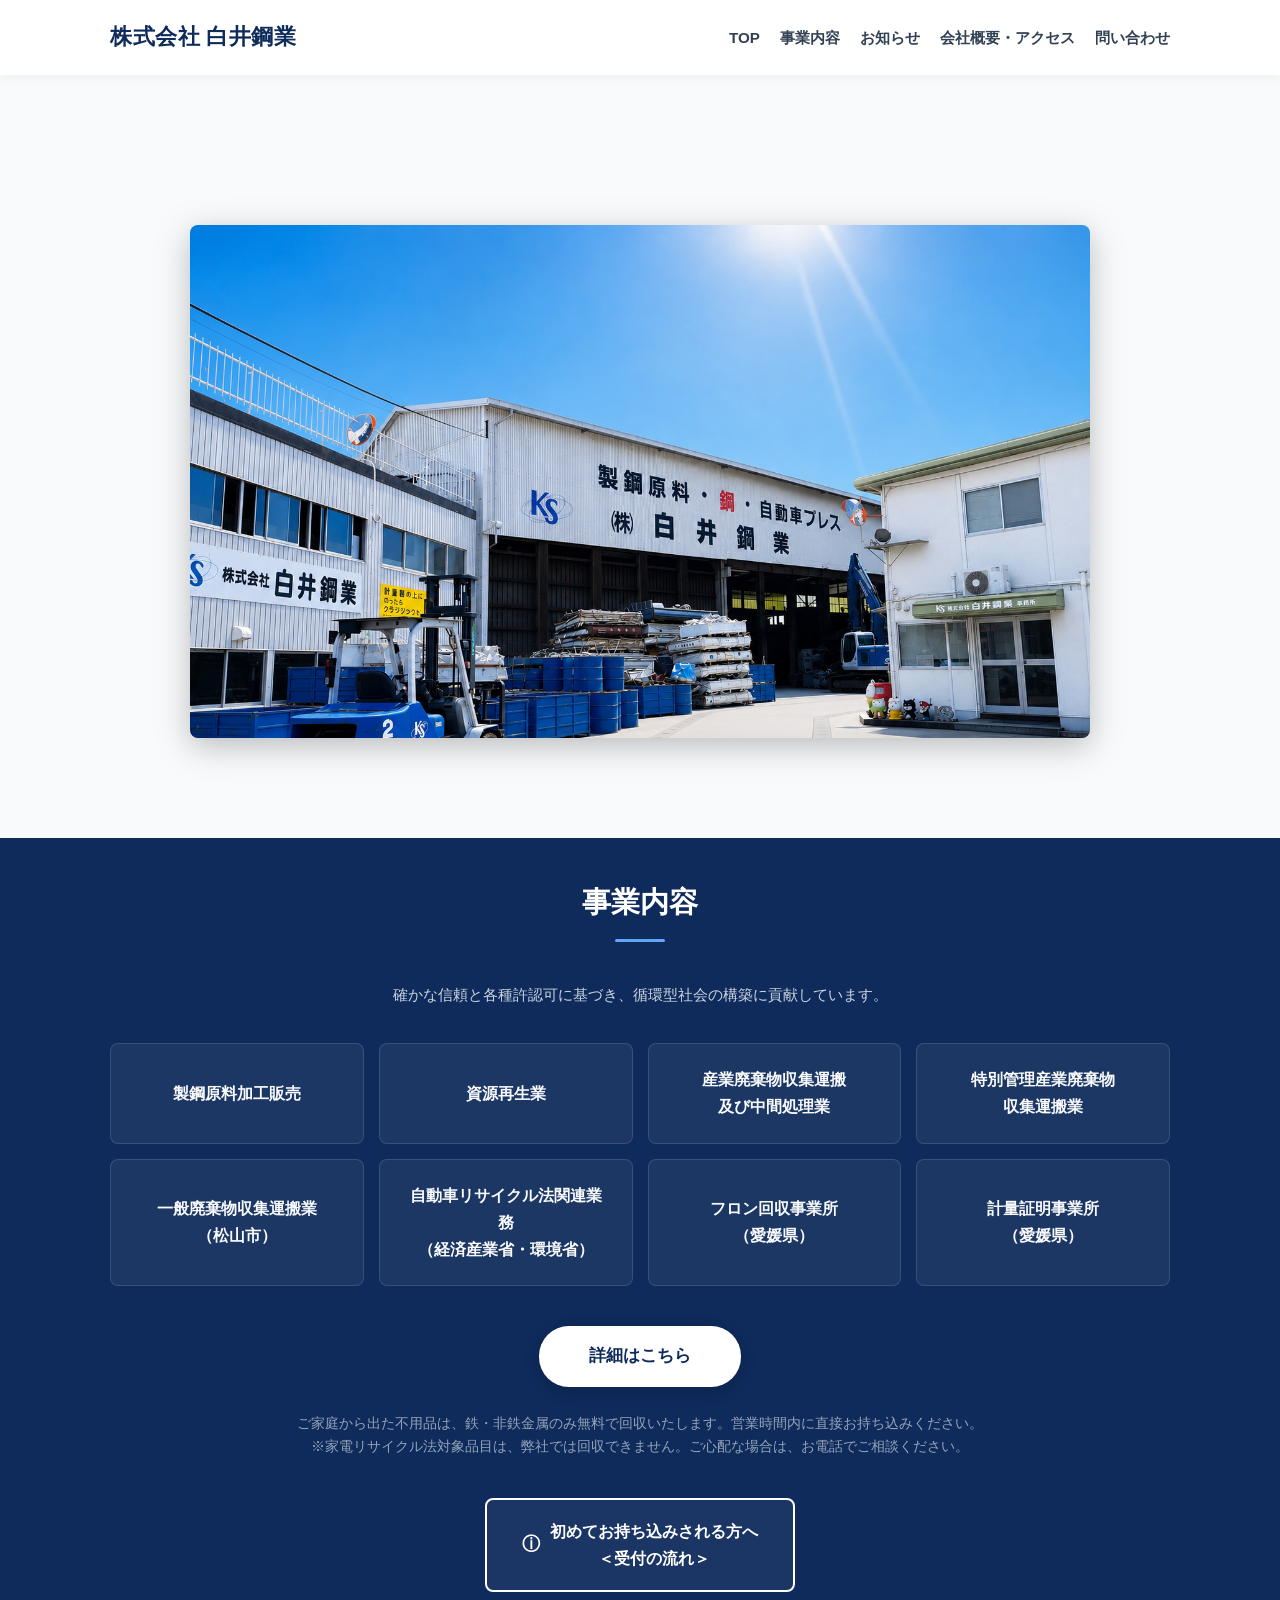
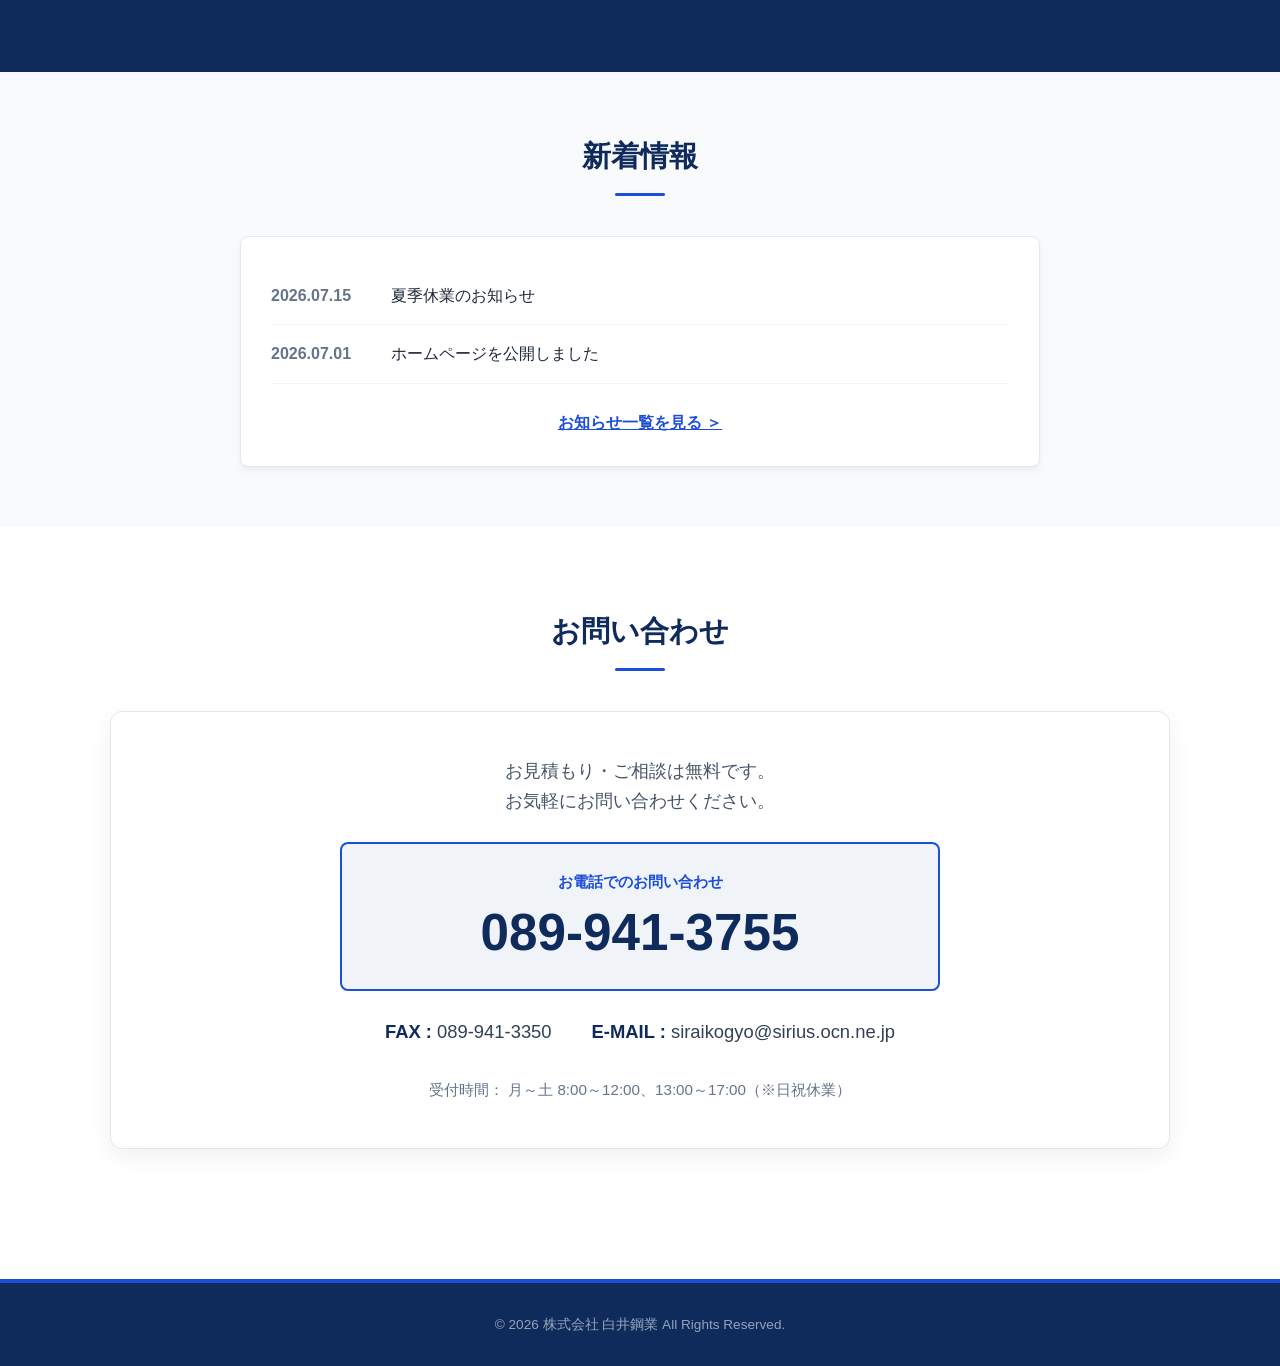
==== index.html @ 5667d25e "Add files via upload" ====
<!DOCTYPE html>
<html lang="ja">
<head>
    <meta charset="UTF-8">
    <meta name="viewport" content="width=device-width, initial-scale=1.0">
    <title>株式会社 白井鋼業</title>
    
    <!-- 検索結果に表示させる説明文 -->
    <meta name="description" content="愛媛県松山市にある当社は産業廃棄物や金属スクラップの回収・買取・適正処理を行っております。確かな信頼と各種許認可に基づき、循環型社会の構築に貢献しています。製鋼原料加工販売、資源再生業、産業廃棄物収集運搬及び中間処理業。">
    
    <!-- 検索結果やSNSで表示させる画像（外観画像のファイル名を指定） -->
    <meta property="og:image" content="https://ks-shiraikogyo.com/gaikan.jpg">

    <link rel="stylesheet" href="style.css">
</head>
<body>

   <header>
    <div class="header-wrap">
        <div class="logo"><a href="index.html">株式会社 白井鋼業</a></div>
        
        <!-- スマホ用メニューボタン -->
        <button class="menu-btn" id="menuBtn">
            <span></span>
            <span></span>
            <span></span>
        </button>

        <nav>
            <ul class="nav-links" id="navLinks">
                <li><a href="index.html">TOP</a></li>
                <li><a href="#business">事業内容</a></li>
                <li><a href="news.html">お知らせ</a></li>
                <li><a href="about.html">会社概要・アクセス</a></li>
                <li><a href="#contact">問い合わせ</a></li>
            </ul>
        </nav>
    </div>
</header>

<section class="hero">
        <div class="hero-content container">
            <img src="gaikan.png" alt="株式会社白井鋼業 会社外観" class="fade-in-up">
            
            </div>
        </div>
    </section>

    <section id="business">
        <div class="container">
            <h2 class="section-title">事業内容</h2>
            <p style="text-align: center; margin-bottom: 35px; color: #cbd5e1; font-size: 0.95rem;">確かな信頼と各種許認可に基づき、循環型社会の構築に貢献しています。</p>
            
            <div class="business-card-grid">
                <div class="business-card">製鋼原料加工販売</div>
                <div class="business-card">資源再生業</div>
                <div class="business-card">産業廃棄物収集運搬<br>及び中間処理業</div>
                <div class="business-card">特別管理産業廃棄物<br>収集運搬業</div>
                <div class="business-card">一般廃棄物収集運搬業<br>（松山市）</div>
                <div class="business-card">自動車リサイクル法関連業務<br>（経済産業省・環境省）</div>
                <div class="business-card">フロン回収事業所<br>（愛媛県）</div>
                <div class="business-card">計量証明事業所<br>（愛媛県）</div>
            </div>

            <div class="business-btn-wrap">
                <a href="business.html" class="btn-business-detail">詳細はこちら</a>
            </div>

            <p class="individual-note">ご家庭から出た不用品は、鉄・非鉄金属のみ無料で回収いたします。営業時間内に直接お持ち込みください。<br>※家電リサイクル法対象品目は、弊社では回収できません。ご心配な場合は、お電話でご相談ください。</p>
            
<!-- 初めての方へ（追加部分） -->
            <div style="text-align: center; margin-top: 40px;">
                <div style="display: inline-block; padding: 18px 35px; border: 2px solid #ffffff; border-radius: 8px; background: rgba(255, 255, 255, 0.05);">
                    <a href="visit.html" style="color: #ffffff; text-decoration: none; display: flex; align-items: center; justify-content: center; gap: 10px; font-weight: bold; font-size: 1rem;">
                        <span style="font-size: 1.1rem;">ⓘ</span>
                        初めてお持ち込みされる方へ<br>＜受付の流れ＞</a>
                </div>
            </div>

        </div>
    </section>


 <!-- 新着情報セクション -->
<section id="news-section" style="background: #f8fafc; padding: 60px 0;">
    <div class="container">
        <h2 class="section-title">新着情報</h2>
        <div class="news-frame" style="background: #fff; border: 1px solid #e2e8f0; border-radius: 8px; padding: 30px; max-width: 800px; margin: 0 auto; box-shadow: 0 4px 6px rgba(0,0,0,0.05);">
            <ul class="news-list">
                <li style="padding: 15px 0; border-bottom: 1px solid #f1f5f9; display: flex; gap: 20px;">
                    <span style="color: #64748b; font-weight: bold; min-width: 100px;">2026.07.15</span>
                    <span style="color: var(--dark-color);">夏季休業のお知らせ</span>
                </li>
                <li style="padding: 15px 0; border-bottom: 1px solid #f1f5f9; display: flex; gap: 20px;">
                    <span style="color: #64748b; font-weight: bold; min-width: 100px;">2026.07.01</span>
                    <span style="color: var(--dark-color);">ホームページを公開しました</span>
                </li>
            </ul>
            <div style="text-align: center; margin-top: 25px;">
                <a href="news.html" style="color: var(--secondary-color); font-weight: bold; text-decoration: underline;">お知らせ一覧を見る ＞</a>
            </div>
        </div>
    </div>
</section>


    <section id="contact">
        <div class="container">
            <h2 class="section-title">お問い合わせ</h2>
            <div class="contact-box">
                <p style="font-size: 1.1rem; color: #475569; font-weight: 500;">お見積もり・ご相談は無料です。<br>お気軽にお問い合わせください。</p>
                
                <div class="tel-card">
                    <label>お電話でのお問い合わせ</label>
                    <div class="tel-number"><a href="tel:0899413755">089-941-3755</a></div>
                </div>

<!-- ==========================================
     PC用レイアウト（横並び・元通り）
     ========================================== -->
<div class="pc-contact-info">
    <div class="sub-contact-line">
        <span><strong>FAX :</strong> 089-941-3350</span>
        <span><strong>E-MAIL :</strong> <a href="mailto:siraikogyo@sirius.ocn.ne.jp">siraikogyo@sirius.ocn.ne.jp</a></span>
    </div>
    <p style="margin-top: 30px; color: #64748b; font-size: 0.95rem;">
        受付時間： 月～土 8:00～12:00、13:00～17:00（※日祝休業）
    </p>
</div>

<!-- ==========================================
     スマホ用レイアウト（コロン縦揃え・綺麗版）
     ========================================== -->
<div class="sp-contact-info">
    <div class="contact-info-table">
        <div class="info-row">
            <div class="info-label">FAX</div>
            <div class="info-colon">:</div>
            <div class="info-value">089-941-3350</div>
        </div>
        <div class="info-row">
            <div class="info-label">E-MAIL</div>
            <div class="info-colon">:</div>
            <div class="info-value"><a href="mailto:siraikogyo@sirius.ocn.ne.jp">siraikogyo@sirius.ocn.ne.jp</a></div>
        </div>
        <div class="info-row">
            <div class="info-label">受付時間</div>
            <div class="info-colon">:</div>
            <div class="info-value">
    <div class="hours-time-list">
        <div>08:00～12:00、13:00～17:00</div>
        <div> <span class="holiday">※日祝休業</span></div>
    </div>
                </div>
            </div>
        </div>
    </div>
</div>
    </section>

    <footer>
        <p>&copy; 2026 株式会社 白井鋼業 All Rights Reserved.</p>
    </footer>

    <script>
        const menuBtn = document.getElementById('menuBtn');
        const navLinks = document.getElementById('navLinks');
        menuBtn.addEventListener('click', () => {
            menuBtn.classList.toggle('active');
            navLinks.classList.toggle('active');
        });
    </script>
</body>
</html>
---- style.css ----
/* ==========================================
   株式会社 白井鋼業 共通＆メインCSS (style.css)
   ========================================== */

/* ベーススタイル */
html {
    scroll-behavior: smooth;
}
:root {
    --primary-color: #0f2b5c;   /* 軸となる「深いロイヤルブルー」 */
    --secondary-color: #1d4ed8; /* アクセントとなる鮮やかな青 */
    --accent-color: #60a5fa;    /* 暗い背景でもハッキリ見える明るい青 */
    --alert-color: #e11d48;     /* 注意書き用のハッキリした赤 */
    --dark-color: #1e293b;      /* 通常文字用の濃いグレー（ほぼ黒） */
    --light-color: #f0f4f8;     /* 薄い背景用の爽やかな淡いブルーグレー */
    --border-color: #e2e8f0;
}
* { 
    box-sizing: border-box; 
    margin: 0; 
    padding: 0; 
}
body { 
    font-family: 'Helvetica Neue', Arial, 'Hiragino Kaku Gothic ProN', Meiryo, sans-serif; 
    line-height: 1.7; 
    color: var(--dark-color); 
    background: #fff; 
    padding-top: 75px !important;
}
a { 
    text-decoration: none; 
    color: inherit; 
    transition: 0.2s; 
}
ul { 
    list-style: none; 
}
.container { 
    max-width: 1100px; 
    margin: 0 auto; 
    padding: 0 20px; 
}

/* セクションタイトル */
.section-title { 
    text-align: center !important; 
    margin-bottom: 40px; 
    font-size: 1.8rem; 
    font-weight: bold; 
    position: relative; 
    padding-bottom: 15px; 
    color: #0f2b5c; 
}
.section-title::after { 
    content: ''; 
    position: absolute; 
    bottom: 0; 
    left: 50%; 
    transform: translateX(-50%); 
    width: 50px; 
    height: 3px; 
    background-color: #1d4ed8; 
    border-radius: 2px; 
}
section { 
    padding: 80px 0; 
}
section, 
.container, 
section h2.section-title:first-child {
    margin-top: 0 !important;
}

/* ------------------------------------------
   ヘッダー (半透明ガラスモーフィズム対応)
   ------------------------------------------ */
header { 
    background: rgba(255, 255, 255, 0.95); 
    backdrop-filter: blur(5px); 
    box-shadow: 0 2px 10px rgba(0,0,0,0.05); 
    position: fixed; 
    width: 100%; 
    top: 0; 
    left: 0;
    z-index: 100; 
    height: 75px !important;
}
.header-wrap { 
    display: flex; 
    justify-content: space-between; 
    align-items: center; 
    height: 75px; 
    max-width: 1100px;
    margin: 0 auto;
    padding: 0 20px;
    position: relative; 
}
.logo { 
    font-weight: bold; 
    font-size: 1.35rem; 
    color: var(--primary-color); 
    letter-spacing: 0.5px; 
    z-index: 110; 
}
.logo a { color: var(--primary-color); }

/* PC用ナビゲーション */
.nav-links { display: flex; gap: 20px; font-weight: bold; font-size: 0.95rem; }
.nav-links a { color: #334155; }
.nav-links a:hover { color: var(--secondary-color); }

/* スマホ用メニューボタン */
.menu-btn { 
    display: none; 
    flex-direction: column; 
    justify-content: space-between; 
    width: 30px; 
    height: 20px; 
    background: transparent; 
    border: none; 
    cursor: pointer; 
    z-index: 110; 
}
.menu-btn span { 
    width: 100%; 
    height: 3px; 
    background-color: var(--primary-color); 
    border-radius: 2px; 
    transition: all 0.3s ease; 
}

/* ------------------------------------------
   メインビジュアル & ボタン
   ------------------------------------------ */
.hero { background: #f8fafc; padding: 150px 0 100px; text-align: center; margin-top: 75px; }
.fade-in-up { 
    opacity: 0; 
    transform: translateY(20px); 
    animation: popUp 1.2s ease-out forwards; 
    max-width: 900px; 
    width: 90%; 
    height: auto; 
    margin: 0 auto; 
    display: block; 
    filter: drop-shadow(0 8px 16px rgba(0,0,0,0.25)); 
    border-radius: 8px;
}
@keyframes popUp { to { opacity: 1; transform: translateY(0); } }

.hero-btns { display: flex; justify-content: center; gap: 20px; flex-wrap: wrap; margin-top: 35px; }
.btn { display: inline-block; padding: 14px 35px; font-weight: bold; border-radius: 6px; transition: 0.3s; cursor: pointer; font-size: 0.95rem; box-shadow: 0 4px 6px rgba(0,0,0,0.1); }
.btn-corporate { background: transparent; color: #fff; border: 2px solid rgba(255,255,255,0.5); }
.btn-corporate:hover { background: rgba(255,255,255,0.15); border-color: #fff; }
.btn-individual { background: #fff; color: var(--primary-color); border: 2px solid #fff; }
.btn-individual:hover { background: var(--light-color); border-color: var(--light-color); }
.btn:hover { transform: translateY(-2px); box-shadow: 0 8px 15px rgba(0,0,0,0.2); }

/* ------------------------------------------
   事業内容セクション
   ------------------------------------------ */
#business { 
    background: var(--primary-color); 
    color: #fff; 
    padding-top: 40px !important; 
    scroll-margin-top: 75px; 
}
#business .container {
    position: relative;
    z-index: 1;
}
#business .section-title { color: #fff; }
#business .section-title::after { background: var(--accent-color); }

.business-card-grid { display: grid; grid-template-columns: repeat(auto-fit, minmax(230px, 1fr)); gap: 15px; margin-bottom: 40px; }
.business-card { background: rgba(255,255,255,0.06); border: 1px solid rgba(255,255,255,0.12); padding: 22px; border-radius: 8px; text-align: center; font-weight: bold; color: #f8fafc; font-size: 1rem; display: flex; align-items: center; justify-content: center; min-height: 70px; }

.business-btn-wrap { text-align: center; margin-top: 20px; }
.btn-business-detail { display: inline-block; background: #fff; color: var(--primary-color); padding: 16px 50px; border-radius: 30px; font-weight: bold; font-size: 1.05rem; transition: 0.3s; box-shadow: 0 4px 15px rgba(0,0,0,0.2); }
.btn-business-detail:hover { background: var(--light-color); transform: translateY(-3px); box-shadow: 0 8px 20px rgba(0,0,0,0.3); }

.individual-note { text-align: center; margin-top: 25px; font-size: 0.85rem; color: #94a3b8; }

/* ------------------------------------------
   下層ページ用コンポーネント (共通枠組み)
   ------------------------------------------ */
.grid { display: grid; grid-template-columns: repeat(auto-fit, minmax(240px, 1fr)); gap: 25px; margin-bottom: 40px; }
.card { background: #fff; padding: 30px 25px; border-radius: 8px; box-shadow: 0 4px 15px rgba(15,23,42,0.04); border: 1px solid #e2e8f0; }
.card h3 { margin-bottom: 15px; color: var(--primary-color); font-size: 1.2rem; font-weight: bold; }
.step-num { display: inline-block; background: var(--secondary-color); color: #fff; width: 24px; height: 24px; text-align: center; line-height: 24px; border-radius: 50%; margin-right: 10px; font-size: 0.85rem; font-weight: bold; }

.alert-text { color: var(--alert-color); font-weight: bold; margin-top: 15px; font-size: 0.95rem; background: rgba(225,29,72,0.06); padding: 12px; border-radius: 6px; border-left: 4px solid var(--alert-color); }

/* 取り扱い品目 */
#items { background-color: var(--light-color); }
.items-list { display: grid; grid-template-columns: repeat(auto-fit, minmax(280px, 1fr)); gap: 20px; }
.item-box { border: 1px solid #e2e8f0; padding: 22px; border-radius: 8px; background: #fff; box-shadow: 0 4px 10px rgba(0,0,0,0.02); transition: 0.3s; border-left: 5px solid var(--secondary-color); }
.item-box:hover { transform: translateY(-2px); box-shadow: 0 8px 20px rgba(0,0,0,0.06); }
.item-title { font-size: 1.2rem; font-weight: bold; color: var(--primary-color); margin-bottom: 6px; }
.item-desc { font-size: 0.95rem; color: #475569; }

/* 会社概要 */
#about { background-color: var(--light-color); padding-top: 60px; padding-bottom: 80px; }
.about-container { max-width: 800px; margin: 0 auto; padding: 0 15px; }

.profile-card { background: #fff; padding: 10px 15px; border-radius: 8px; margin-bottom: 25px; box-shadow: 0 2px 5px rgba(0,0,0,0.05); }
.profile-item { display: flex; align-items: center; border-bottom: 1px solid #e2e8f0; padding: 12px 0; }
.profile-item:last-child { border-bottom: none; }
.profile-label { width: 25%; background: #f1f5f9; color: #0f2b5c; font-size: 0.85rem; font-weight: bold; padding: 8px; text-align: center; border-radius: 4px; flex-shrink: 0; }
.profile-val { width: 75%; padding-left: 15px; font-size: 0.85rem; color: #334155; line-height: 1.5; }

.business-hours { display: flex; align-items: flex-start; gap: 8px; }
.business-hours .day { flex-shrink: 0; }
.business-hours .time { line-height: 1.5; }
.business-hours small { color: #64748b; font-size: 0.8rem; }

/* ISO認証 */
.iso-box { background: #fff; border: 2px solid var(--secondary-color); padding: 20px; border-radius: 8px; display: flex; align-items: center; justify-content: center; gap: 15px; box-shadow: 0 4px 10px rgba(0,0,0,0.02); margin: 30px 0; font-weight: bold; }
.iso-badge { background: var(--secondary-color); color: #fff; padding: 5px 12px; font-weight: bold; border-radius: 4px; font-size: 0.85rem; }
.iso-text { font-size: 1.3rem; font-weight: bold; color: var(--primary-color); }

/* 取得許可カード */
.license-card { background: #fff; padding: 20px 15px; border-radius: 8px; margin-bottom: 30px; box-shadow: 0 2px 5px rgba(0,0,0,0.05); }
.license-title { font-size: 1.1rem; color: #0f2b5c; margin-bottom: 15px; font-weight: bold; padding-left: 10px; border-left: 4px solid #0f2b5c; text-align: left; }
.license-item { display: flex; align-items: center; border-bottom: 1px solid #e2e8f0; padding: 12px 0; }
.license-item:last-child { border-bottom: none; }
.license-label { width: 35%; background: #f1f5f9; color: #0f2b5c; font-size: 0.85rem; font-weight: bold; padding: 8px 6px; text-align: center; border-radius: 4px; flex-shrink: 0; line-height: 1.3; }
.license-val { width: 65%; padding-left: 15px; font-size: 0.85rem; color: #334155; line-height: 1.5; word-break: break-all; }

/* アクセス */
.access-section { margin-top: 60px; }
.map-container { position: relative; padding-bottom: 56.25%; height: 0; overflow: hidden; border-radius: 8px; box-shadow: 0 4px 12px rgba(0,0,0,0.06); margin-top: 15px; }
.map-container iframe { position: absolute; top: 0; left: 0; width: 100% !important; height: 100% !important; border: 0; }

/* お問い合わせ・フッター */
.contact-box { background: #fff; padding: 45px 30px; border-radius: 12px; box-shadow: 0 8px 25px rgba(15,23,42,0.06); text-align: center; border: 1px solid #e2e8f0; }
.tel-card { background: var(--light-color); padding: 25px 20px; border-radius: 8px; border: 2px solid var(--secondary-color); max-width: 600px; margin: 25px auto 20px auto; }
.tel-card label { display: block; font-size: 0.95rem; color: var(--secondary-color); font-weight: bold; margin-bottom: 8px; }
.tel-number { font-size: 3.2rem; font-weight: bold; color: var(--primary-color); line-height: 1.2; font-family: Arial, sans-serif; }
.tel-number a { color: var(--primary-color); text-decoration: none; }
.sub-contact-line { display: flex; justify-content: center; gap: 40px; flex-wrap: wrap; margin-top: 25px; font-size: 1.15rem; color: #334155; }
.sub-contact-line span strong { color: var(--primary-color); }

footer { background: #0f2b5c; color: #94a3b8; text-align: center; padding: 30px 0; font-size: 0.85rem; border-top: 4px solid #1d4ed8; margin-top: 50px; }

/* ------------------------------------------
   アコーディオン (事業内容)
   ------------------------------------------ */
.accordion-container { max-width: 800px; margin: 0 auto; }
.accordion-item { background: #fff; border-radius: 8px; margin-bottom: 12px; box-shadow: 0 2px 4px rgba(0,0,0,0.04); overflow: hidden; border: 1px solid #e2e8f0; }
.accordion-header { width: 100%; padding: 16px 20px; background: #fff; border: none; display: flex; align-items: center; cursor: pointer; text-align: left; transition: background 0.2s; }
.accordion-header:hover { background: #f1f5f9; }
.acc-num { font-size: 1.1rem; font-weight: bold; color: #1d4ed8; margin-right: 15px; flex-shrink: 0; }
.acc-title { font-size: 1.05rem; font-weight: bold; color: #0f2b5c; flex-grow: 1; display: flex; flex-direction: column; }
.acc-title small { font-size: 0.8rem; color: #64748b; font-weight: normal; margin-top: 2px; }
.acc-icon { font-size: 1.2rem; font-weight: bold; color: #0f2b5c; transition: transform 0.3s; margin-left: 10px; }
.accordion-item.active .acc-icon { transform: rotate(45deg); }
.accordion-content { max-height: 0; overflow: hidden; transition: max-height 0.3s ease-out; background: #fafafa; border-top: 1px solid transparent; }
.accordion-item.active .accordion-content { max-height: 1000px; border-top-color: #e2e8f0; }
.acc-body { padding: 20px; }

.acc-img-grid { display: flex; flex-direction: row; gap: 12px; overflow-x: auto; margin-bottom: 20px; padding-bottom: 8px; -webkit-overflow-scrolling: touch; }
.acc-img { width: 85%; flex-shrink: 0; height: 200px; object-fit: cover; border-radius: 6px; }

@media screen and (min-width: 769px) {
    .acc-img-grid { display: flex !important; flex-wrap: nowrap !important; gap: 15px !important; overflow-x: visible !important; align-items: flex-start !important; }
    .acc-img-grid .acc-img { flex: 1 1 0% !important; width: 100% !important; min-width: 0 !important; height: auto !important; aspect-ratio: 16 / 9 !important; object-fit: cover !important; border-radius: 6px !important; }
}

/* ------------------------------------------
   📱 スマホ専用表示調整 (768px以下)
   ------------------------------------------ */
@media screen and (max-width: 768px) {
    section { padding: 20px 0 !important; }
    .section-title { font-size: 1.2rem !important; margin-top: 10px !important; margin-bottom: 12px !important; }
    
    .hero { padding: 110px 0 60px; margin-top: 75px; }
    .hero-btns { flex-direction: column; align-items: center; gap: 15px; margin-top: 25px; }
    .btn { width: 100%; max-width: 280px; padding: 14px; text-align: center; }
    .btn-business-detail { width: 100%; max-width: 320px; padding: 15px 20px; }

    .menu-btn { display: flex; }
    .nav-links { display: none; flex-direction: column; position: absolute; top: 75px; left: 0; width: 100%; background: #fff; padding: 20px; box-shadow: 0 10px 15px rgba(0,0,0,0.1); gap: 15px; text-align: center; border-top: 1px solid var(--border-color); }
    .nav-links.active { display: flex; }
    .menu-btn.active span:nth-child(1) { transform: translateY(8px) rotate(45deg); }
    .menu-btn.active span:nth-child(2) { opacity: 0; }
    .menu-btn.active span:nth-child(3) { transform: translateY(-9px) rotate(-45deg); }
    
    .license-item, .profile-item { display: block; }
    .license-label, .profile-label { width: auto; display: inline-block; margin-bottom: 8px; padding: 4px 10px; text-align: left; }
    .license-val, .profile-val { width: 100%; padding-left: 4px; }
    
    .iso-box { flex-direction: column; text-align: center; gap: 8px; padding: 15px; }
    .iso-text { font-size: 1.1rem; }

    .grid { display: flex !important; flex-direction: column !important; gap: 6px !important; }
    .card { margin: 0 !important; padding: 8px 10px !important; border-radius: 6px !important; }
    .card h3 { font-size: 0.9rem !important; margin-bottom: 2px !important; }
    .card p { font-size: 0.78rem !important; line-height: 1.35 !important; color: #475569 !important; }

    .step-num { width: 18px !important; height: 18px !important; font-size: 0.75rem !important; margin-right: 6px !important; display: inline-flex !important; align-items: center !important; justify-content: center !important; line-height: 1 !important; flex-shrink: 0 !important; }

    .items-list { display: flex !important; flex-direction: column !important; gap: 6px !important; }
    .item-box { margin: 0 !important; padding: 6px 10px !important; border-radius: 5px !important; }
    .item-title { font-size: 0.88rem !important; margin-bottom: 1px !important; }
    .item-desc { font-size: 0.75rem !important; line-height: 1.25 !important; }

    #business .grid, #business .business-grid, #business .business-list { display: flex !important; flex-direction: column !important; gap: 5px !important; }
    #business .card, #business .business-card { margin: 0 !important; padding: 6px 8px !important; border-radius: 5px !important; }
    #business h3, #business .business-card h3 { font-size: 0.8rem !important; font-weight: 600 !important; line-height: 1.2 !important; margin: 0 !important; }
}


/* ------------------------------------------
   📱 スマホ専用：事業内容 ＆ 新着情報のサイズ微調整 (768px以下)
   ------------------------------------------ */
@media screen and (max-width: 768px) {

    /* --- 事業内容セクション --- */
    /* 「確かな信頼と各種許認可に基づき…」の文言 */
    #business p {
        font-size: 0.85rem !important; /* 少し小さくスッキリ */
        margin-bottom: 20px !important;
        line-height: 1.5 !important;
    }
    
    /* 事業内容カード（8つのマス） */
    #business .business-card-grid {
        grid-template-columns: 1fr 1fr !important; /* 2列配置 */
        gap: 8px !important;
    }
    #business .business-card {
        font-size: 0.85rem !important; /* マスの中身も控えめなサイズに */
        padding: 10px 6px !important;
        min-height: 55px !important;
        line-height: 1.3 !important;
    }

    /* 「個人のお客様は…」の注意書き */
    .individual-note {
        font-size: 0.8rem !important;
        margin-top: 15px !important;
    }

    /* 「初めてお持ち込みされる方へ」のボタン枠 */
    #business div[style*="border: 2px solid"] {
        padding: 12px 15px !important; /* 枠のパディングをコンパクトに */
    }
    #business div[style*="border: 2px solid"] a {
        font-size: 0.88rem !important; /* 文字サイズを大きすぎず統一 */
        line-height: 1.4 !important;
    }


    /* --- 新着情報（お知らせ）セクション --- */
    /* お知らせ枠全体 */
    .news-frame {
        padding: 16px 14px !important;
    }

    /* 日付とタイトルの行 */
    .news-list li {
        padding: 10px 0 !important;
        font-size: 0.88rem !important; /* お知らせの本文サイズをスッキリ化 */
        line-height: 1.4 !important;
    }

    /* 日付の部分 */
    .news-list li span[style*="min-width"] {
        font-size: 0.8rem !important; /* 日付は少し控えめに */
        min-width: 85px !important;
    }

    /* 「お知らせ一覧を見る ＞」リンク */
    .news-frame a {
        font-size: 0.85rem !important;
    }
}


/* ------------------------------------------
   📱 スマホ専用のお問い合わせ調整 (768px以下)
   ------------------------------------------ */
@media screen and (max-width: 768px) {

    /* お問い合わせ枠全体 */
    .contact-box { 
        padding: 20px 15px !important; 
    }
    
    /* 「お見積もり・ご相談は無料です」の文言 */
    .contact-box > p {
        font-size: 0.95rem !important;
        line-height: 1.5 !important;
    }

    /* 電話番号の白いカード枠 */
    .tel-card { 
        padding: 15px 10px !important; 
        margin: 15px 0 !important; 
        border-radius: 8px !important; 
    }
    .tel-card label {
        font-size: 0.85rem !important;
    }

    /* 電話番号本体のサイズをスマホ用にスッキリ調整 */
    .tel-number { 
        font-size: 1.8rem !important; 
        line-height: 1.2 !important;
    }
    .tel-number a { 
        font-size: 1.8rem !important; /* でかすぎず小さすぎないちょうど良いサイズ */
        color: var(--primary-color) !important;
        text-decoration: none !important;
    }

    /* FAX と E-MAIL の行 */
    .sub-contact-line { 
        flex-direction: column !important; 
        gap: 6px !important; 
        font-size: 0.88rem !important; 
        align-items: center !important; 
        margin-top: 15px !important;
        margin-bottom: 10px !important; 
    }

    /* 受付時間の注意書き */
    .contact-box p:last-child {
        font-size: 0.8rem !important;
        margin-top: 15px !important;
    }
}

/* ==========================================
   受付時間：8:00と13:00を縦綺麗に揃える
   ========================================== */
.contact-hours-box {
    display: flex;
    justify-content: center;
    align-items: flex-start;
    gap: 8px; /* 「月～土」と「08:00」の間の余白 */
    margin-top: 25px;
    color: #64748b;
    font-size: 0.95rem;
    line-height: 1.6;
}

.hours-title {
    flex-shrink: 0; /* 「受付時間： 月～土」が折り返されないように保持 */
}

.hours-time-list {
    text-align: left;
    display: flex;
    flex-direction: column;
}

.hours-time-list .holiday {
    font-size: 0.9em;
}

/* 📱 スマホ用調整（画面幅に合わせてスッキリ収める） */
@media screen and (max-width: 768px) {
    .contact-hours-box {
        font-size: 0.8rem !important; /* スマホ画面で1行に収まるサイズ */
        gap: 6px !important;
        margin-top: 20px !important;
    }
}
/* ==========================================
   お問い合わせ欄：PC/スマホ表示切り替え
   ========================================== */

/* 通常時（PC）：スマホ用を非表示 */
.sp-contact-info {
    display: none;
}

/* スマホ用テーブル基本CSS */
.contact-info-table {
    display: table;
    margin: 18px auto 0 auto;
    font-size: 0.82rem;
    color: #334155;
    text-align: left;
}
.info-row {
    display: table-row;
    line-height: 1.8;
}
.info-label {
    display: table-cell;
    font-weight: bold;
    color: var(--primary-color);
    text-align: justify;
    text-align-last: justify;
    padding-right: 4px;
    vertical-align: top;
}
.info-colon {
    display: table-cell;
    font-weight: bold;
    color: var(--primary-color);
    padding: 0 6px;
    vertical-align: top;
}
.info-value {
    display: table-cell;
    vertical-align: top;
    color: #334155;
}
.info-value a {
    color: #334155;
    word-break: break-all;
}
.hours-inner {
    display: flex;
    flex-direction: column;
}
.hours-inner .holiday {
    color: #64748b;
    font-size: 0.88em;
}

/* 📱 スマホ表示時（768px以下）：PC用を隠してスマホ用を表示 */
@media screen and (max-width: 768px) {
    .pc-contact-info {
        display: none !important; /* PC用を完全に隠す */
    }
    .sp-contact-info {
        display: block !important; /* スマホ用を表示する */
    }
}

/* 📱 スマホ時：三本線ボタンの位置を直接固定指定で調整 */
@media screen and (max-width: 768px) {
    .menu-btn {
        position: relative !important;
        right: 8px !important; /* ←★数字を大きくすると「左」に、小さくすると「右」に移動します */
        margin-left: auto !important;
    }
}
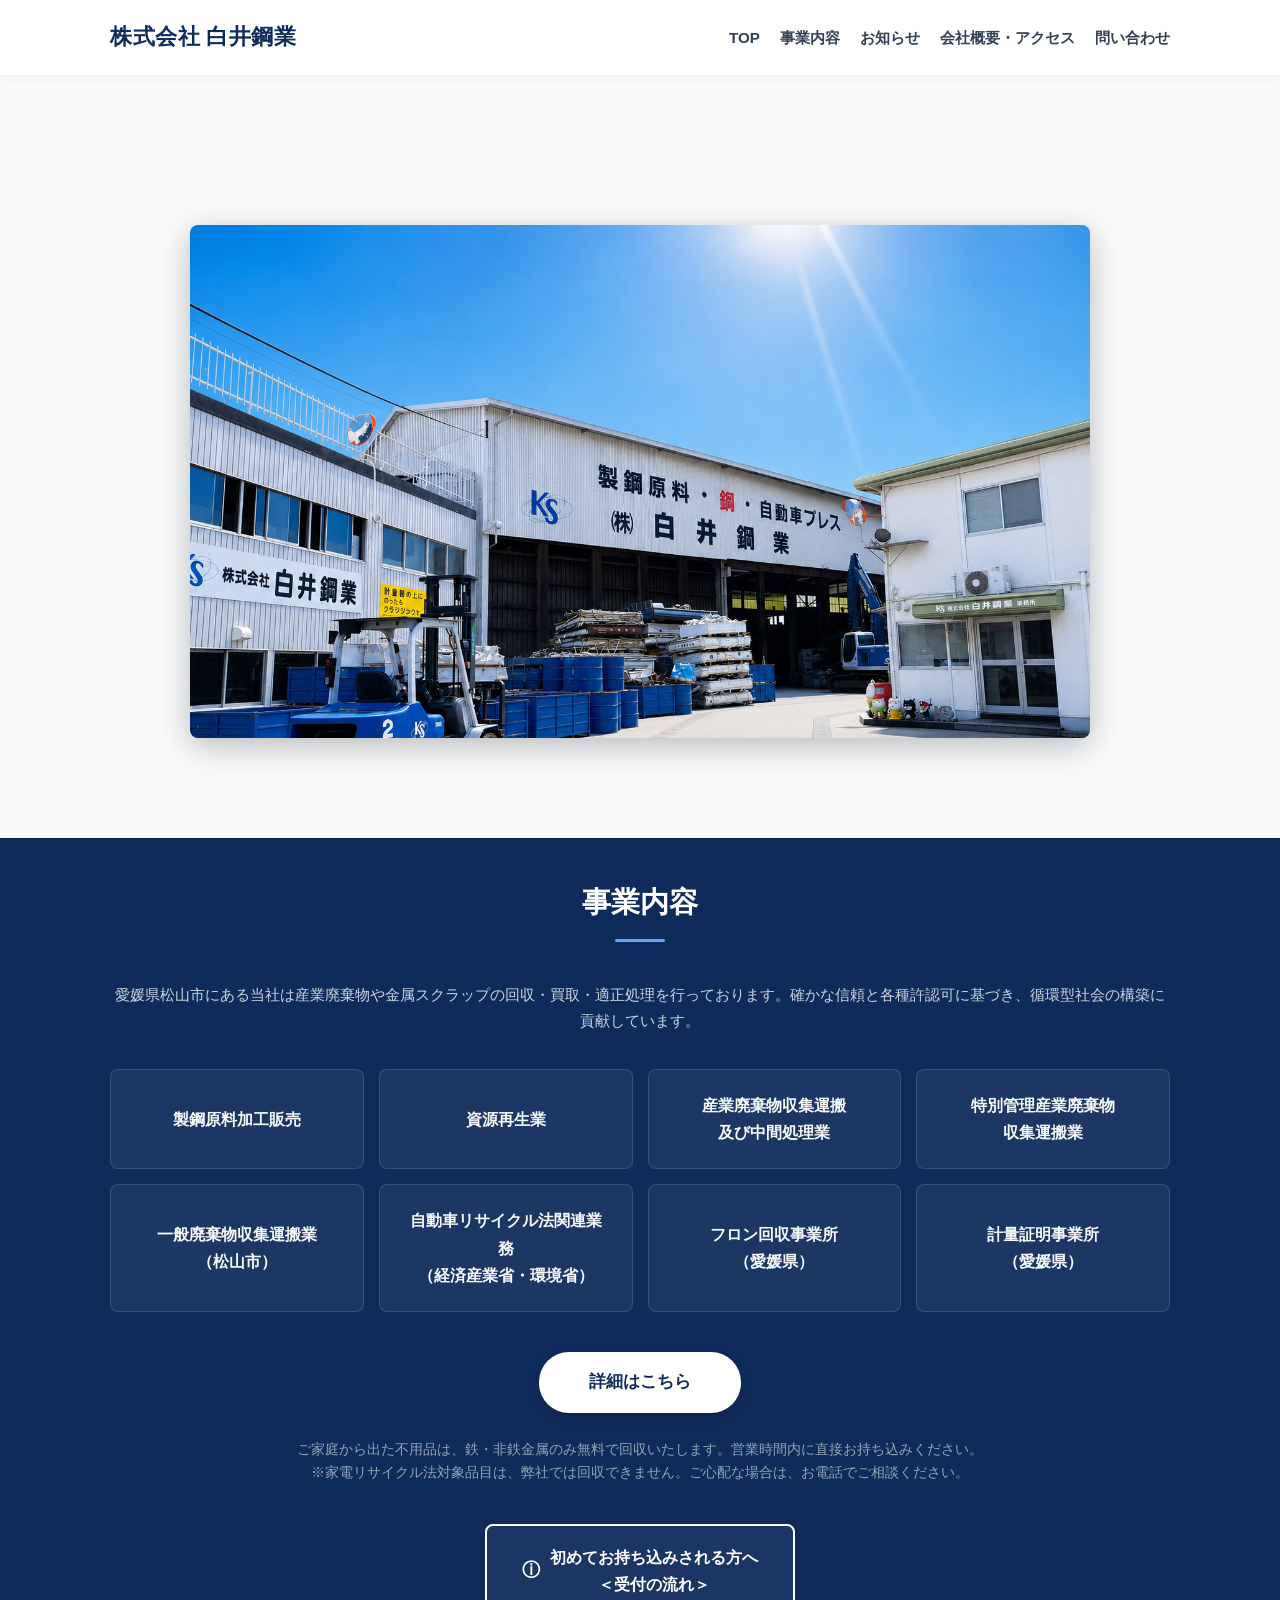
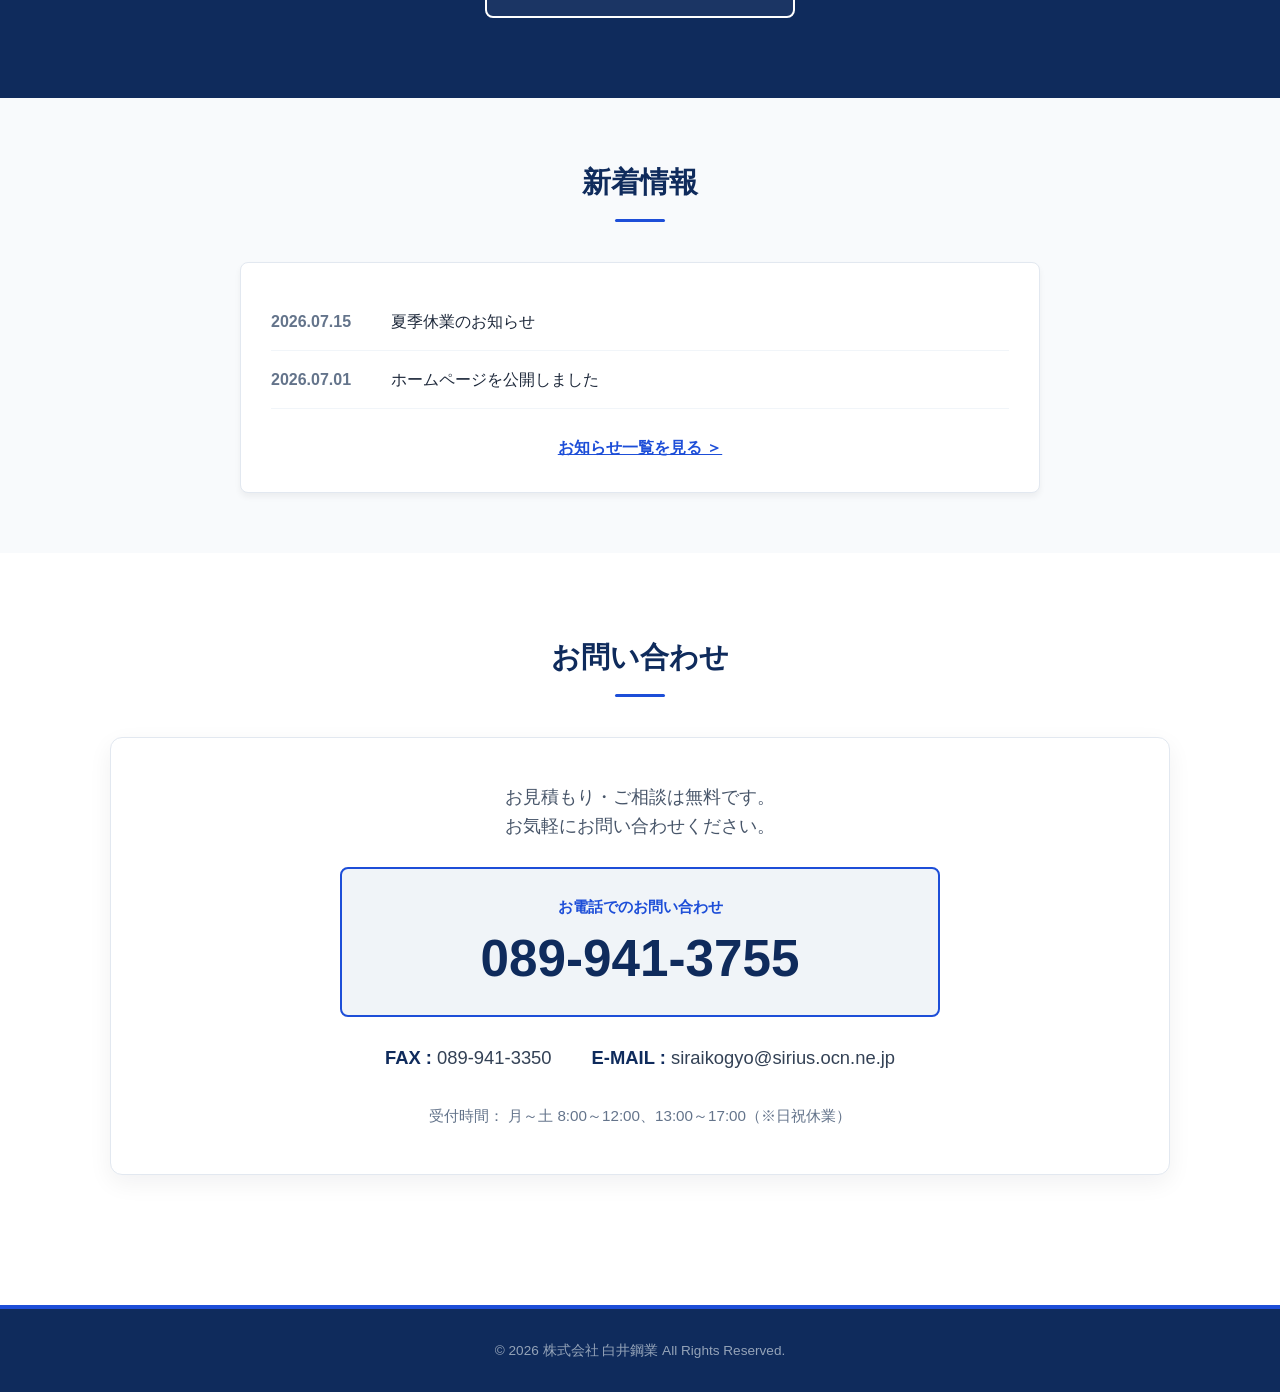
==== commit d639caa1: "Add files via upload" ====
--- a/index.html
+++ b/index.html
@@ -49,7 +49,7 @@
     <section id="business">
         <div class="container">
             <h2 class="section-title">事業内容</h2>
-            <p style="text-align: center; margin-bottom: 35px; color: #cbd5e1; font-size: 0.95rem;">確かな信頼と各種許認可に基づき、循環型社会の構築に貢献しています。</p>
+            <p style="text-align: center; margin-bottom: 35px; color: #cbd5e1; font-size: 0.95rem;">愛媛県松山市にある当社は産業廃棄物や金属スクラップの回収・買取・適正処理を行っております。確かな信頼と各種許認可に基づき、循環型社会の構築に貢献しています。</p>
             
             <div class="business-card-grid">
                 <div class="business-card">製鋼原料加工販売</div>
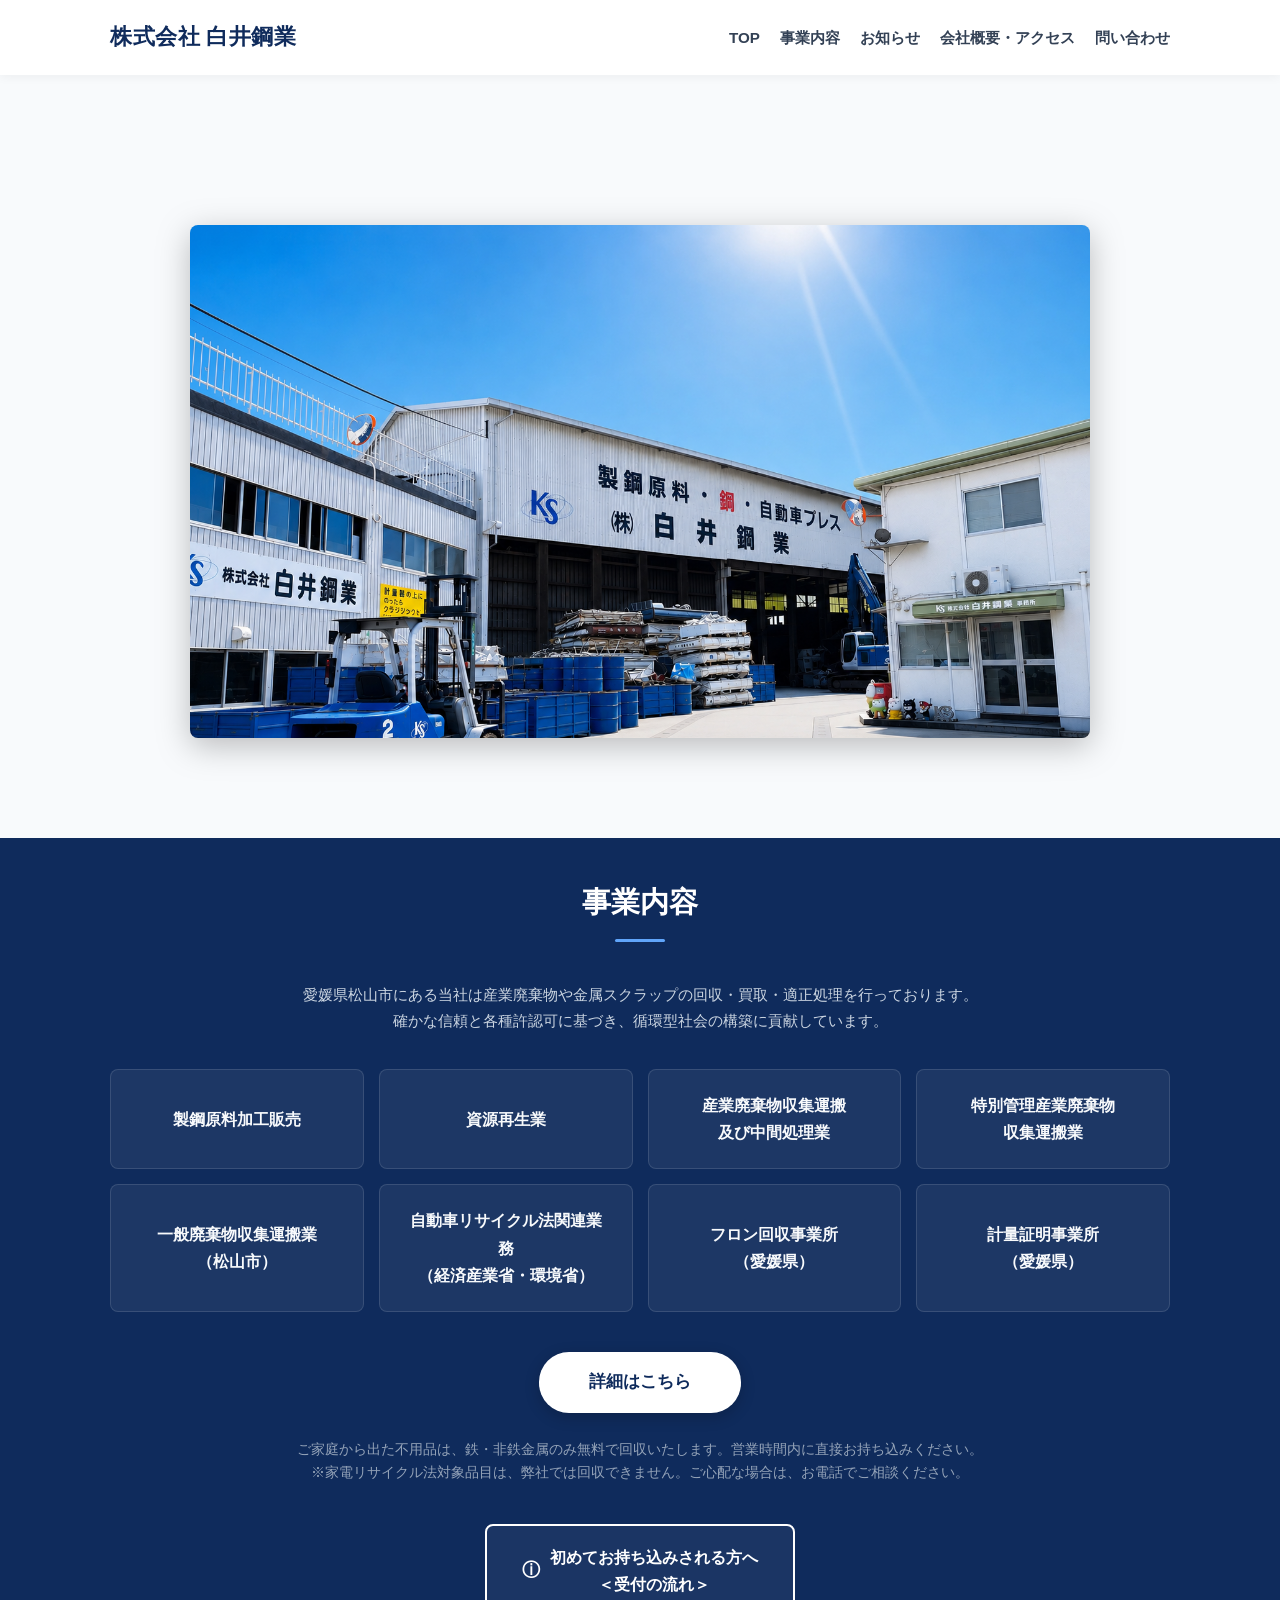
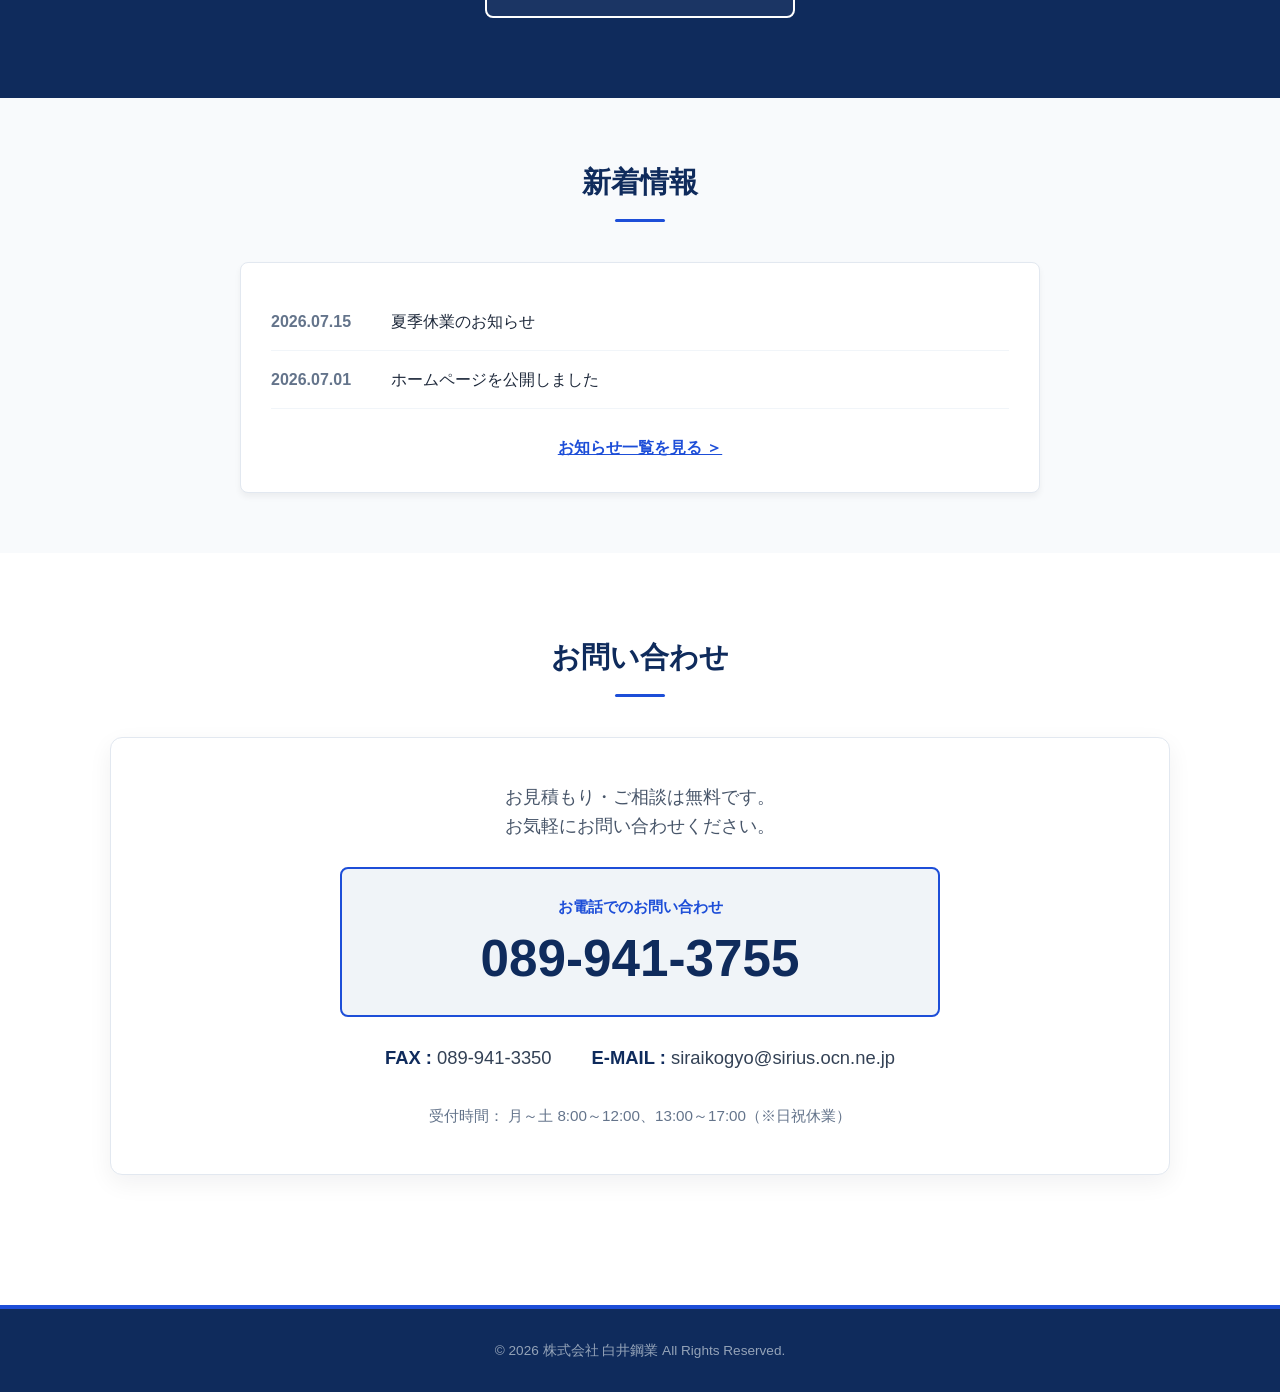
==== commit 1f53f76d: "Add files via upload" ====
--- a/index.html
+++ b/index.html
@@ -49,7 +49,7 @@
     <section id="business">
         <div class="container">
             <h2 class="section-title">事業内容</h2>
-            <p style="text-align: center; margin-bottom: 35px; color: #cbd5e1; font-size: 0.95rem;">愛媛県松山市にある当社は産業廃棄物や金属スクラップの回収・買取・適正処理を行っております。確かな信頼と各種許認可に基づき、循環型社会の構築に貢献しています。</p>
+            <p style="text-align: center; margin-bottom: 35px; color: #cbd5e1; font-size: 0.95rem;">愛媛県松山市にある当社は産業廃棄物や金属スクラップの回収・買取・適正処理を行っております。<br>確かな信頼と各種許認可に基づき、循環型社会の構築に貢献しています。</p>
             
             <div class="business-card-grid">
                 <div class="business-card">製鋼原料加工販売</div>
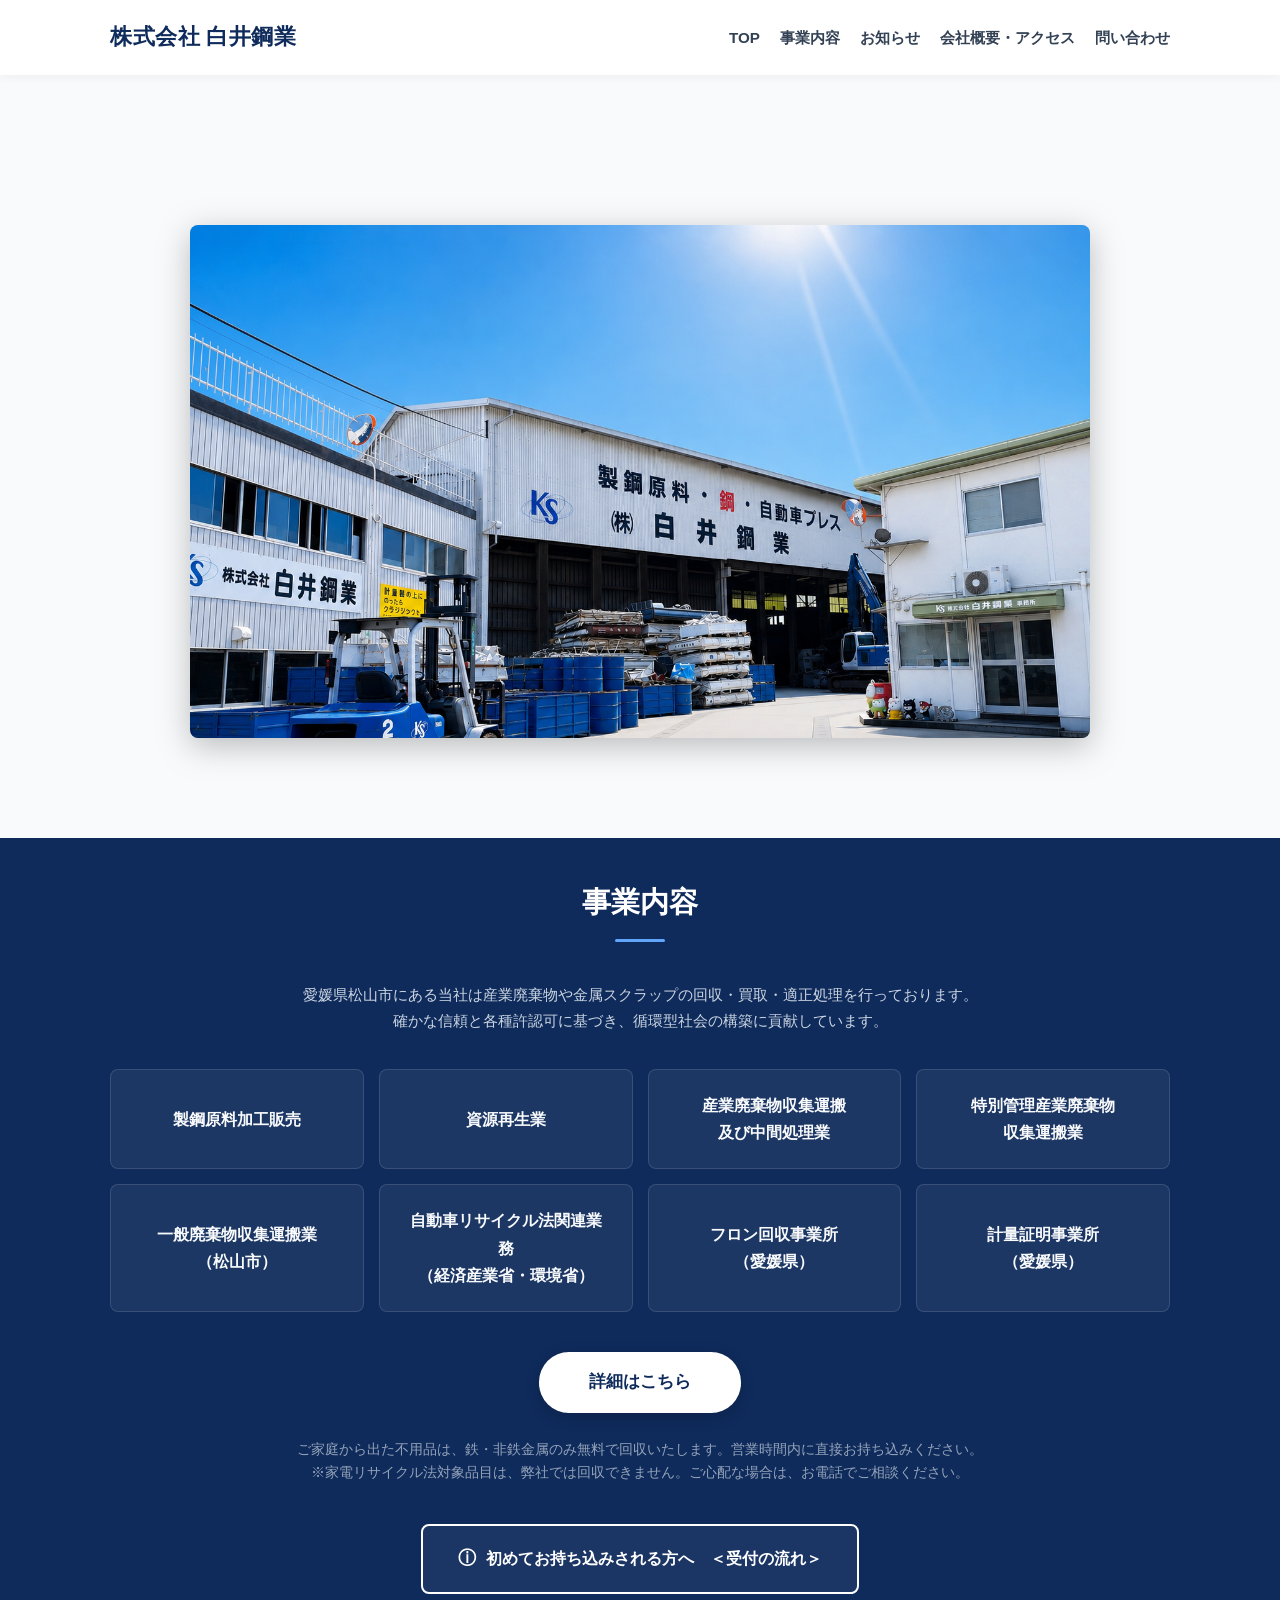
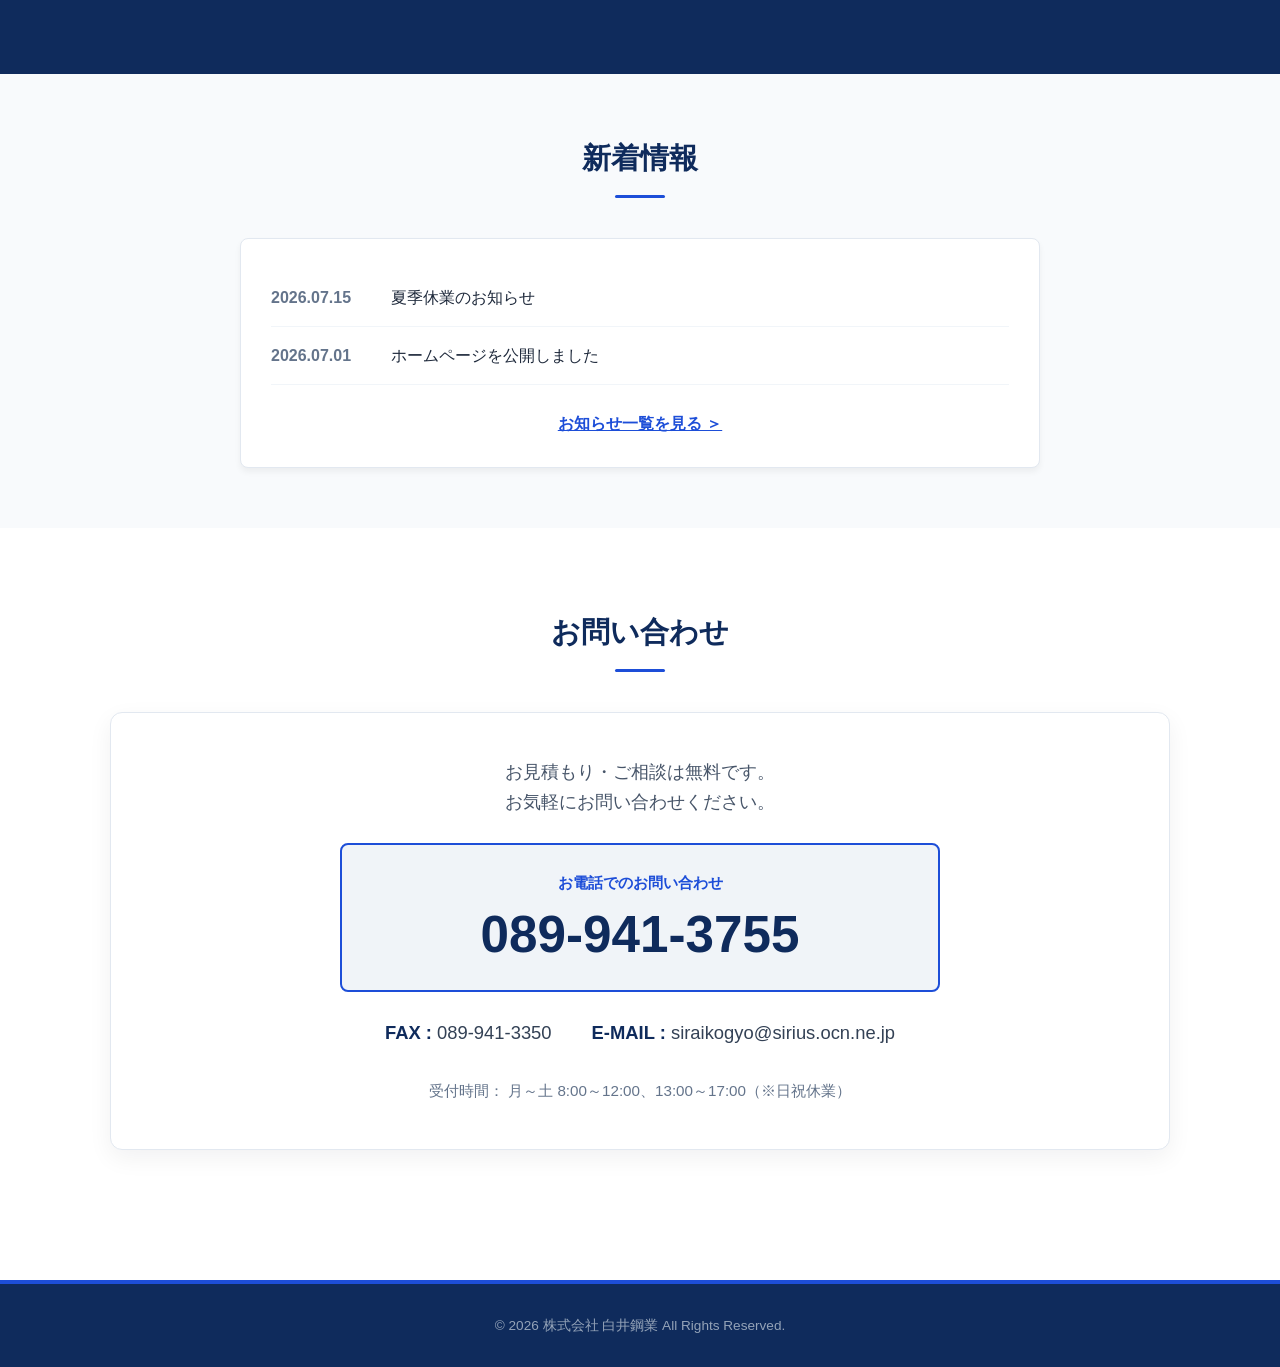
==== commit 075e52ce: "Add files via upload" ====
--- a/index.html
+++ b/index.html
@@ -73,7 +73,7 @@
                 <div style="display: inline-block; padding: 18px 35px; border: 2px solid #ffffff; border-radius: 8px; background: rgba(255, 255, 255, 0.05);">
                     <a href="visit.html" style="color: #ffffff; text-decoration: none; display: flex; align-items: center; justify-content: center; gap: 10px; font-weight: bold; font-size: 1rem;">
                         <span style="font-size: 1.1rem;">ⓘ</span>
-                        初めてお持ち込みされる方へ<br>＜受付の流れ＞</a>
+                        初めてお持ち込みされる方へ　＜受付の流れ＞</a>
                 </div>
             </div>
 
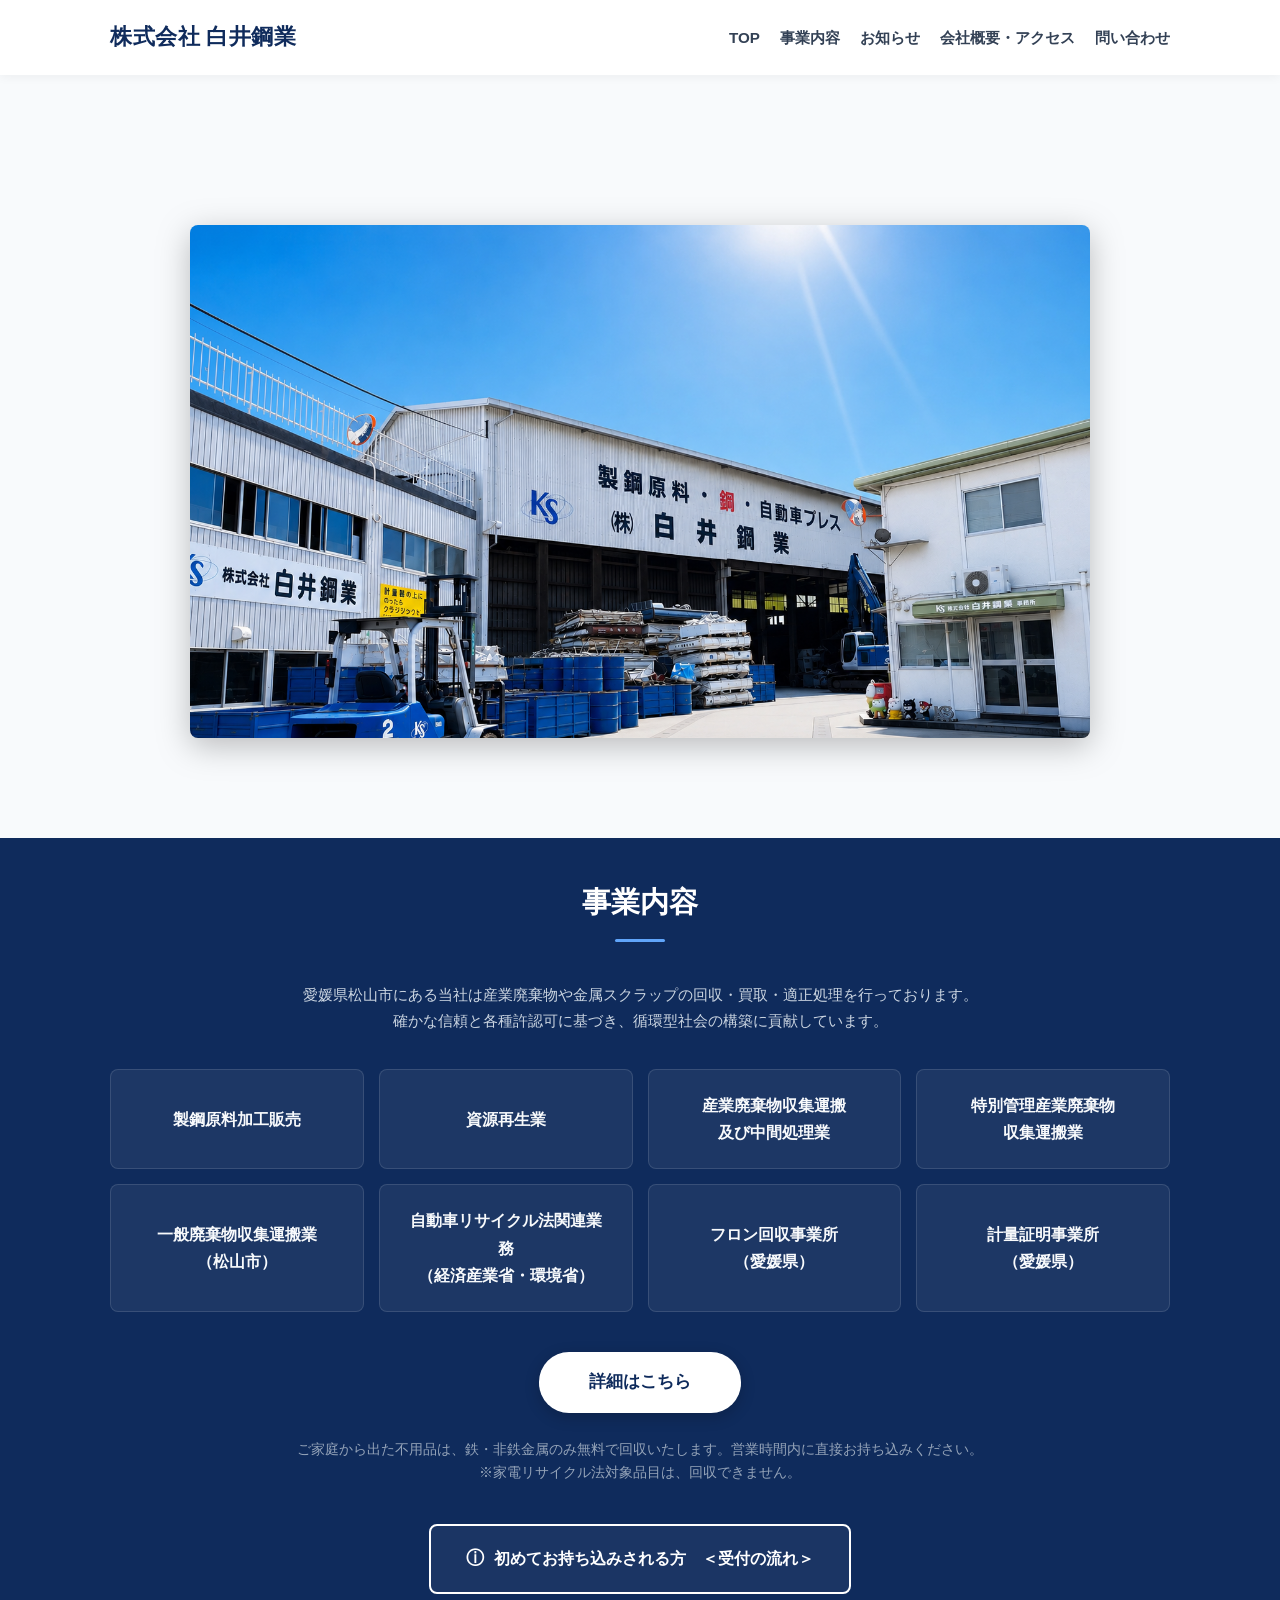
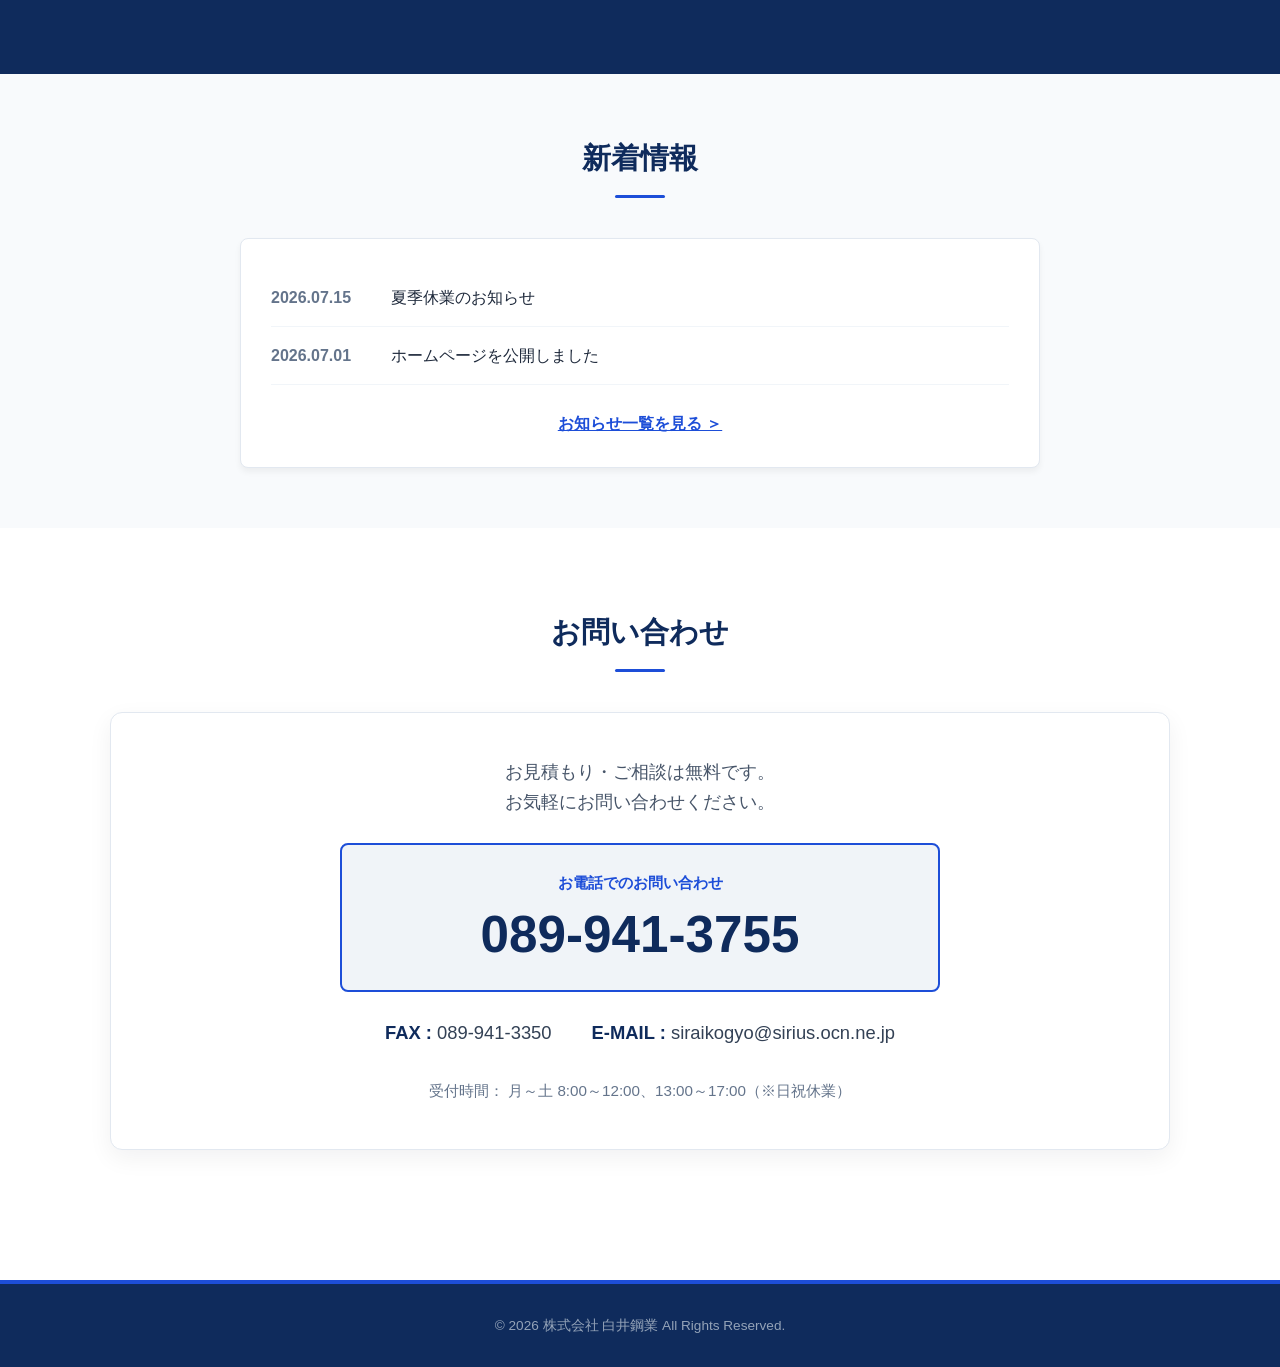
==== commit d26380d4: "Add files via upload" ====
--- a/index.html
+++ b/index.html
@@ -66,14 +66,14 @@
                 <a href="business.html" class="btn-business-detail">詳細はこちら</a>
             </div>
 
-            <p class="individual-note">ご家庭から出た不用品は、鉄・非鉄金属のみ無料で回収いたします。営業時間内に直接お持ち込みください。<br>※家電リサイクル法対象品目は、弊社では回収できません。ご心配な場合は、お電話でご相談ください。</p>
+            <p class="individual-note">ご家庭から出た不用品は、鉄・非鉄金属のみ無料で回収いたします。営業時間内に直接お持ち込みください。<br>※家電リサイクル法対象品目は、回収できません。</p>
             
 <!-- 初めての方へ（追加部分） -->
             <div style="text-align: center; margin-top: 40px;">
                 <div style="display: inline-block; padding: 18px 35px; border: 2px solid #ffffff; border-radius: 8px; background: rgba(255, 255, 255, 0.05);">
                     <a href="visit.html" style="color: #ffffff; text-decoration: none; display: flex; align-items: center; justify-content: center; gap: 10px; font-weight: bold; font-size: 1rem;">
                         <span style="font-size: 1.1rem;">ⓘ</span>
-                        初めてお持ち込みされる方へ　＜受付の流れ＞</a>
+                        初めてお持ち込みされる方　＜受付の流れ＞</a>
                 </div>
             </div>
 
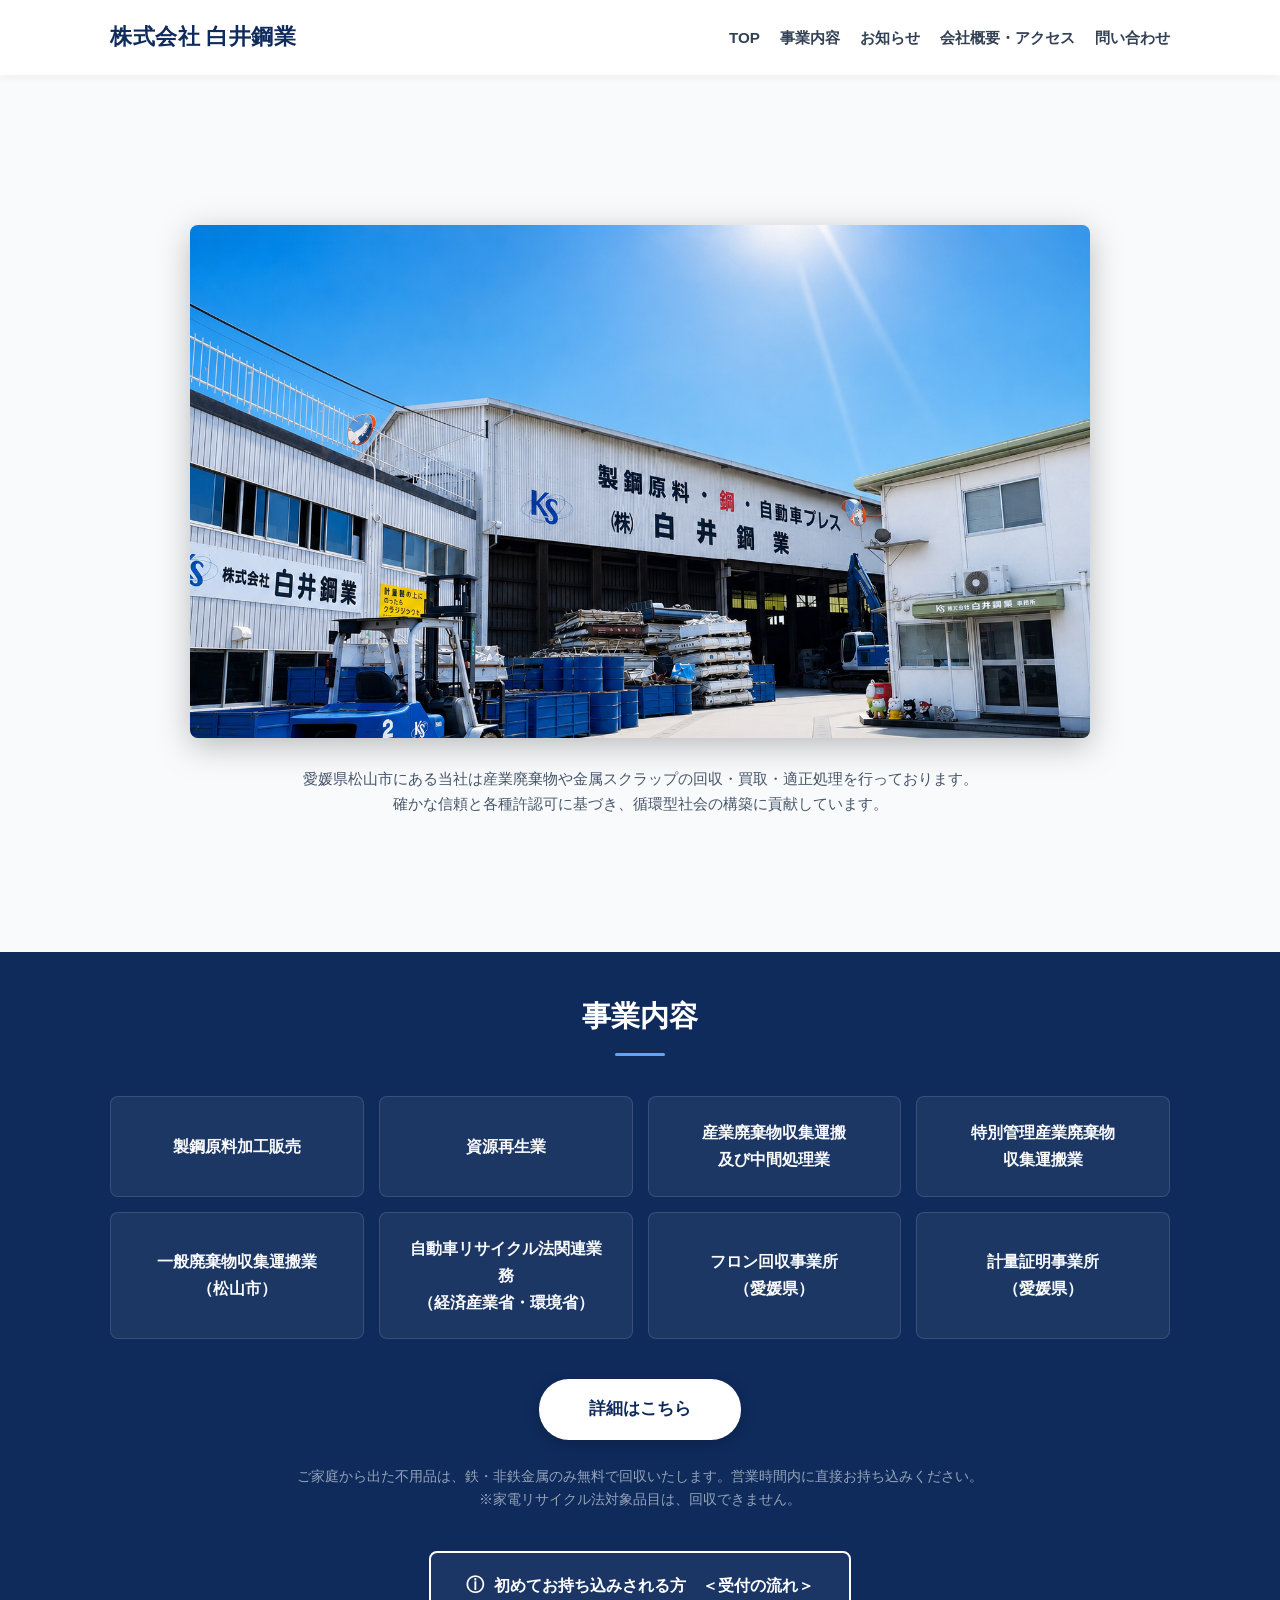
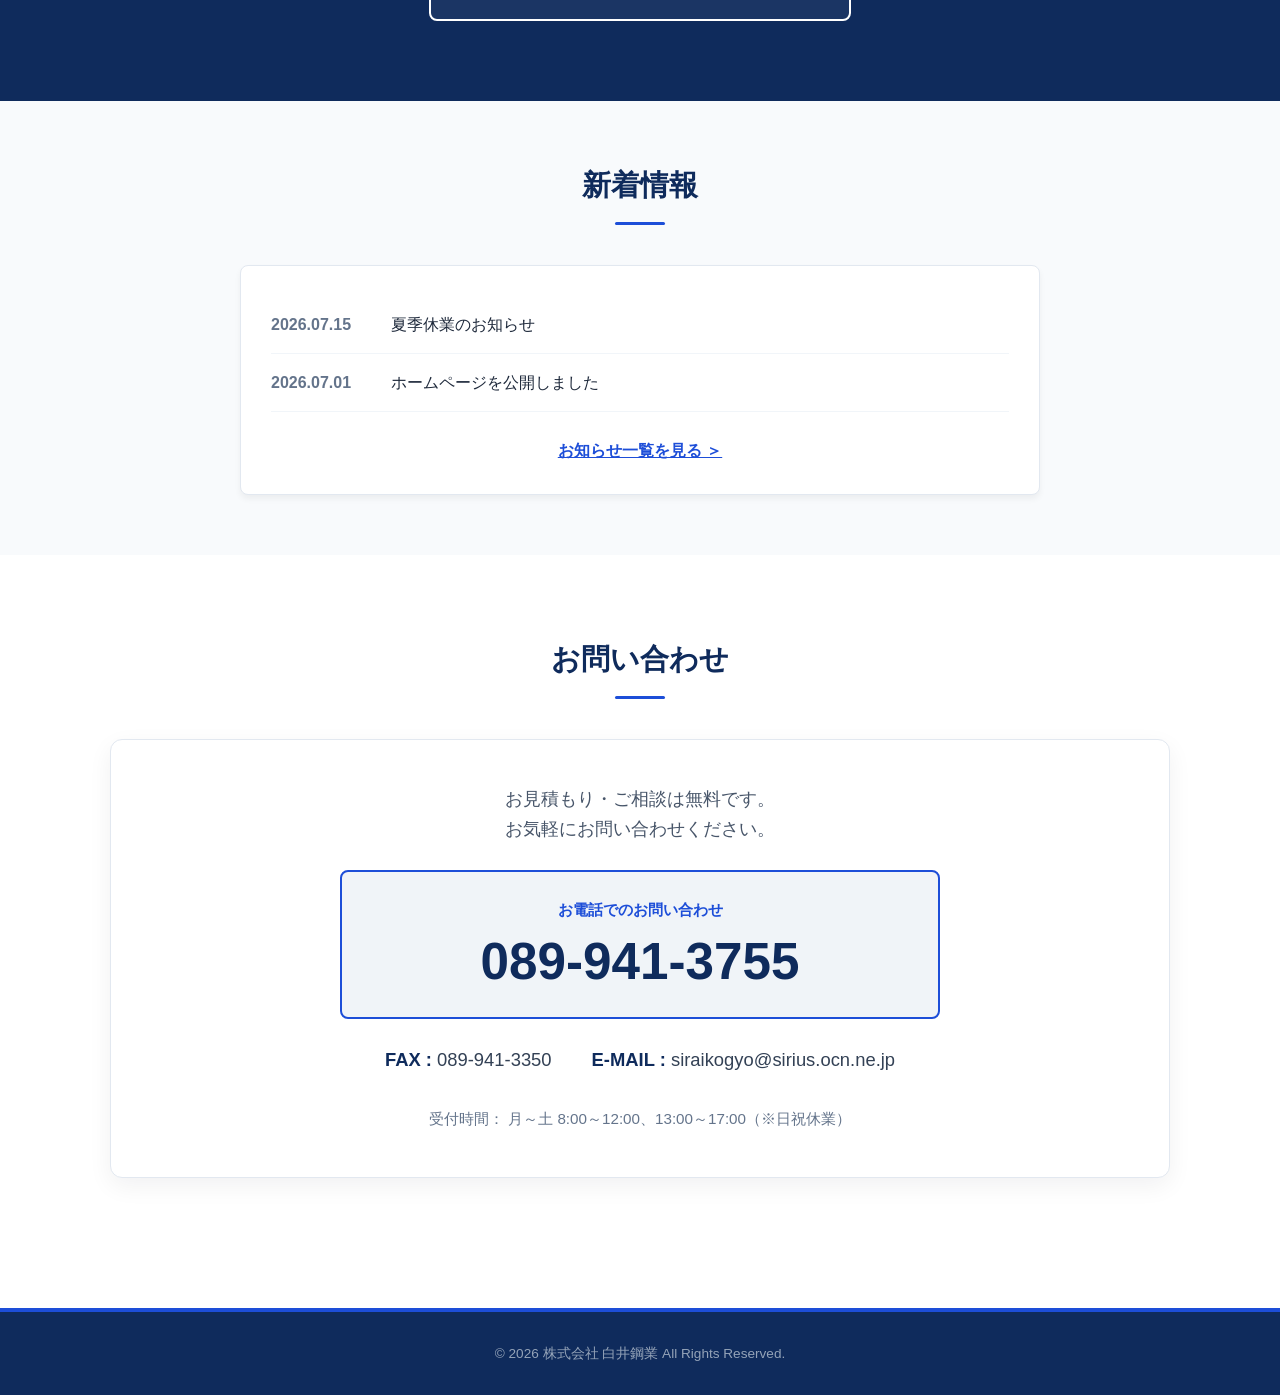
==== commit a6e1ad4e: "Add files via upload" ====
--- a/index.html
+++ b/index.html
@@ -41,7 +41,7 @@
 <section class="hero">
         <div class="hero-content container">
             <img src="gaikan.png" alt="株式会社白井鋼業 会社外観" class="fade-in-up">
-            
+                      <br> <p style="text-align: center; margin-bottom: 35px; color: #475569; font-size: 0.95rem;">愛媛県松山市にある当社は産業廃棄物や金属スクラップの回収・買取・適正処理を行っております。<br>確かな信頼と各種許認可に基づき、循環型社会の構築に貢献しています。</p> 
             </div>
         </div>
     </section>
@@ -49,7 +49,6 @@
     <section id="business">
         <div class="container">
             <h2 class="section-title">事業内容</h2>
-            <p style="text-align: center; margin-bottom: 35px; color: #cbd5e1; font-size: 0.95rem;">愛媛県松山市にある当社は産業廃棄物や金属スクラップの回収・買取・適正処理を行っております。<br>確かな信頼と各種許認可に基づき、循環型社会の構築に貢献しています。</p>
             
             <div class="business-card-grid">
                 <div class="business-card">製鋼原料加工販売</div>
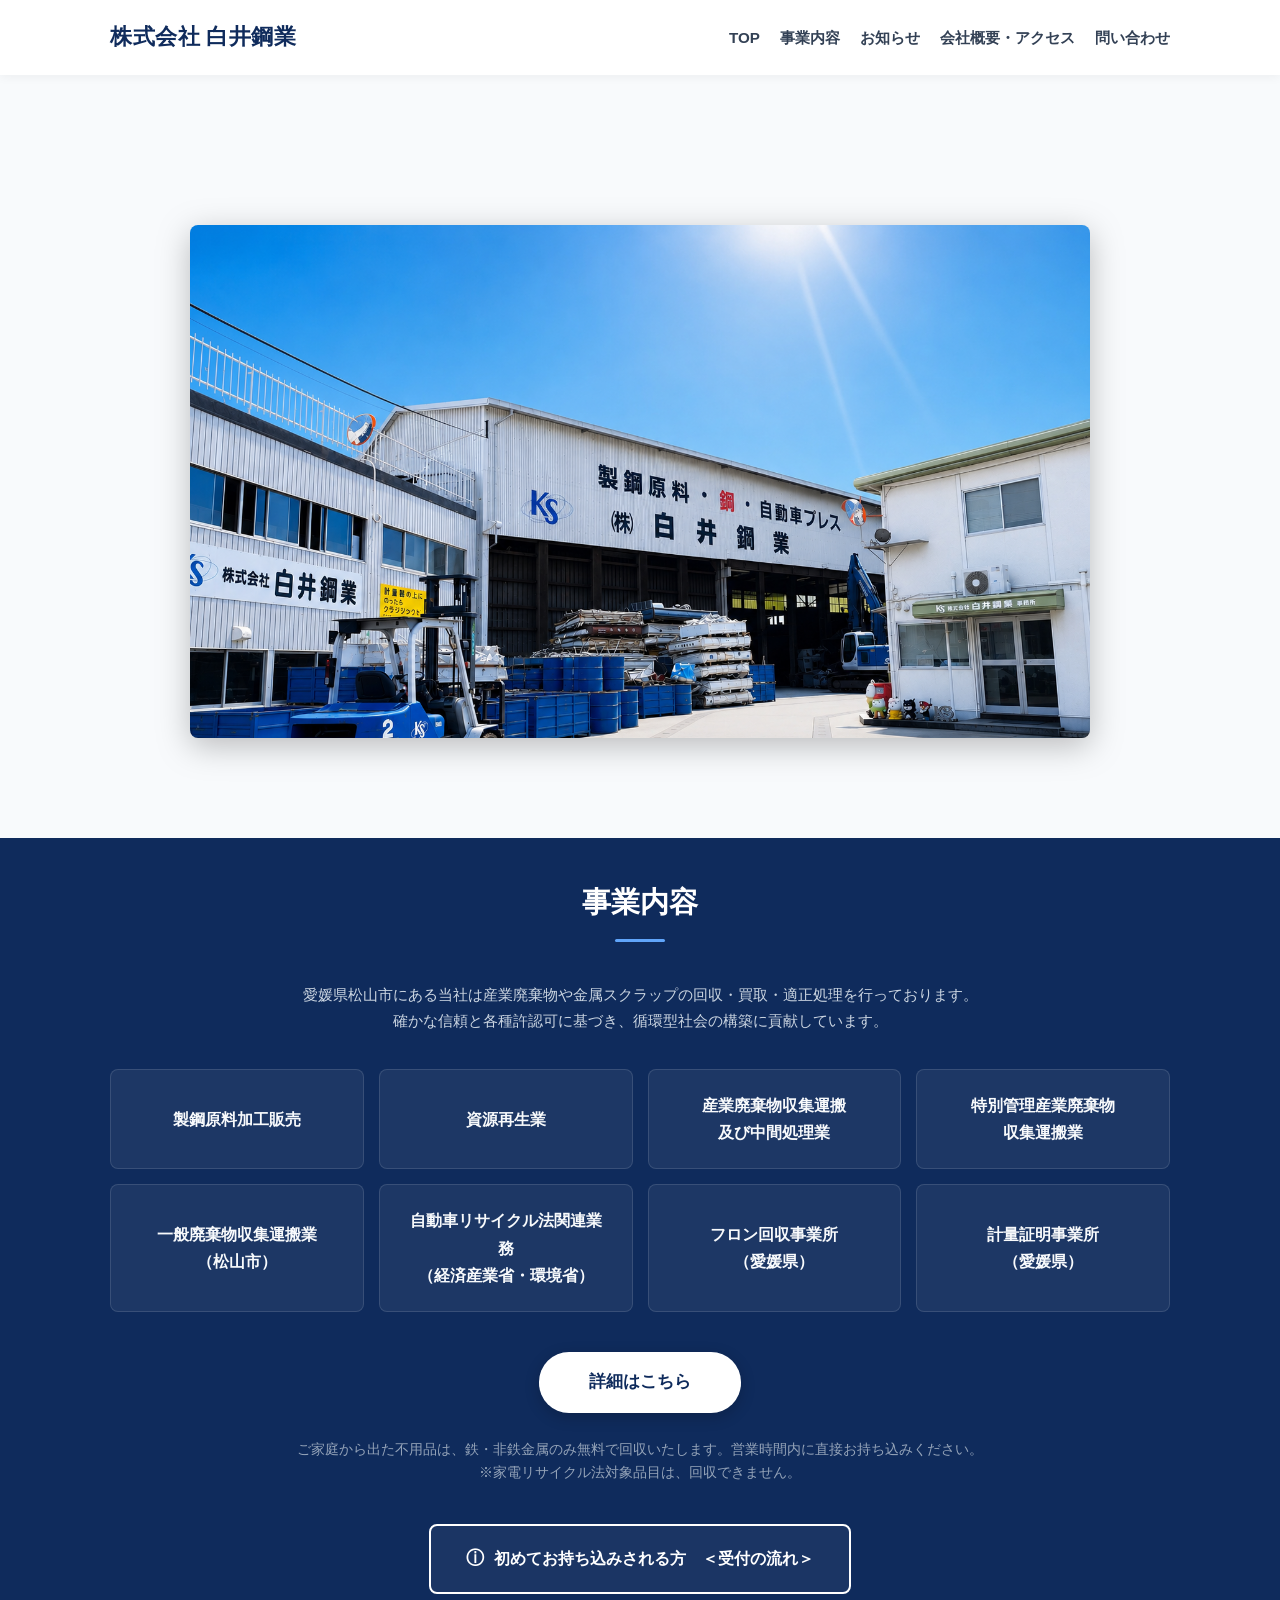
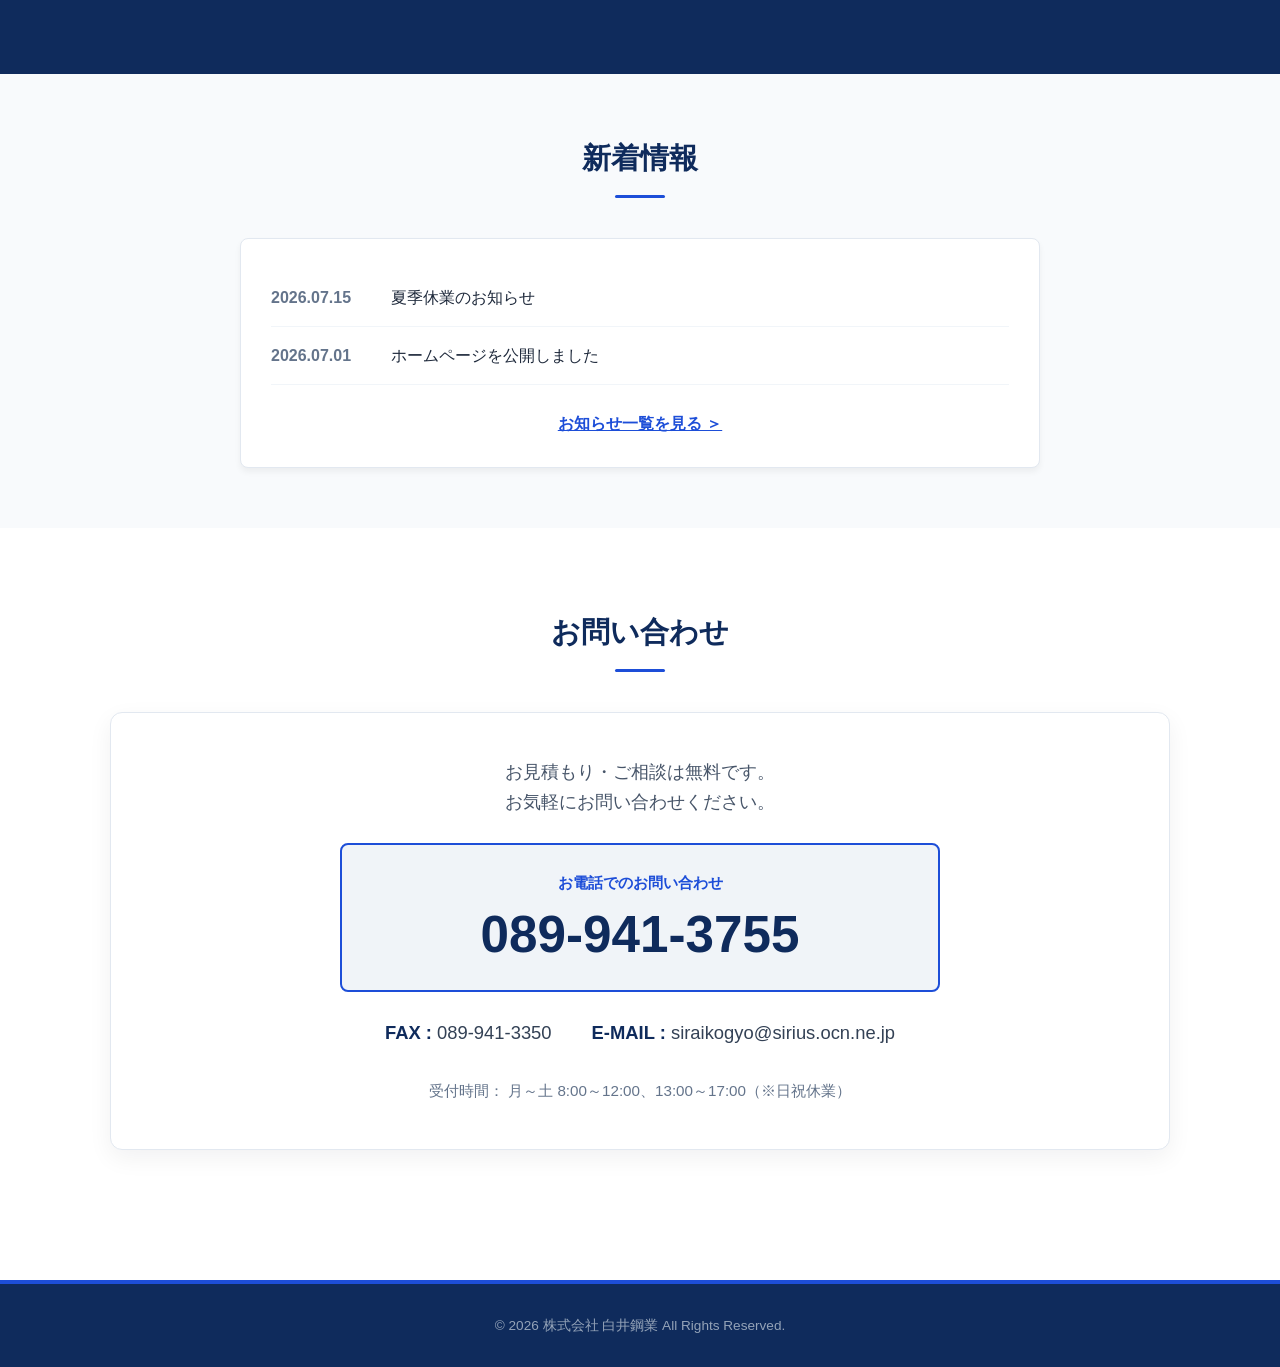
==== commit dc99328c: "Add files via upload" ====
--- a/index.html
+++ b/index.html
@@ -41,7 +41,7 @@
 <section class="hero">
         <div class="hero-content container">
             <img src="gaikan.png" alt="株式会社白井鋼業 会社外観" class="fade-in-up">
-                      <br> <p style="text-align: center; margin-bottom: 35px; color: #475569; font-size: 0.95rem;">愛媛県松山市にある当社は産業廃棄物や金属スクラップの回収・買取・適正処理を行っております。<br>確かな信頼と各種許認可に基づき、循環型社会の構築に貢献しています。</p> 
+            
             </div>
         </div>
     </section>
@@ -49,6 +49,7 @@
     <section id="business">
         <div class="container">
             <h2 class="section-title">事業内容</h2>
+            <p style="text-align: center; margin-bottom: 35px; color: #cbd5e1; font-size: 0.95rem;">愛媛県松山市にある当社は産業廃棄物や金属スクラップの回収・買取・適正処理を行っております。<br>確かな信頼と各種許認可に基づき、循環型社会の構築に貢献しています。</p>
             
             <div class="business-card-grid">
                 <div class="business-card">製鋼原料加工販売</div>
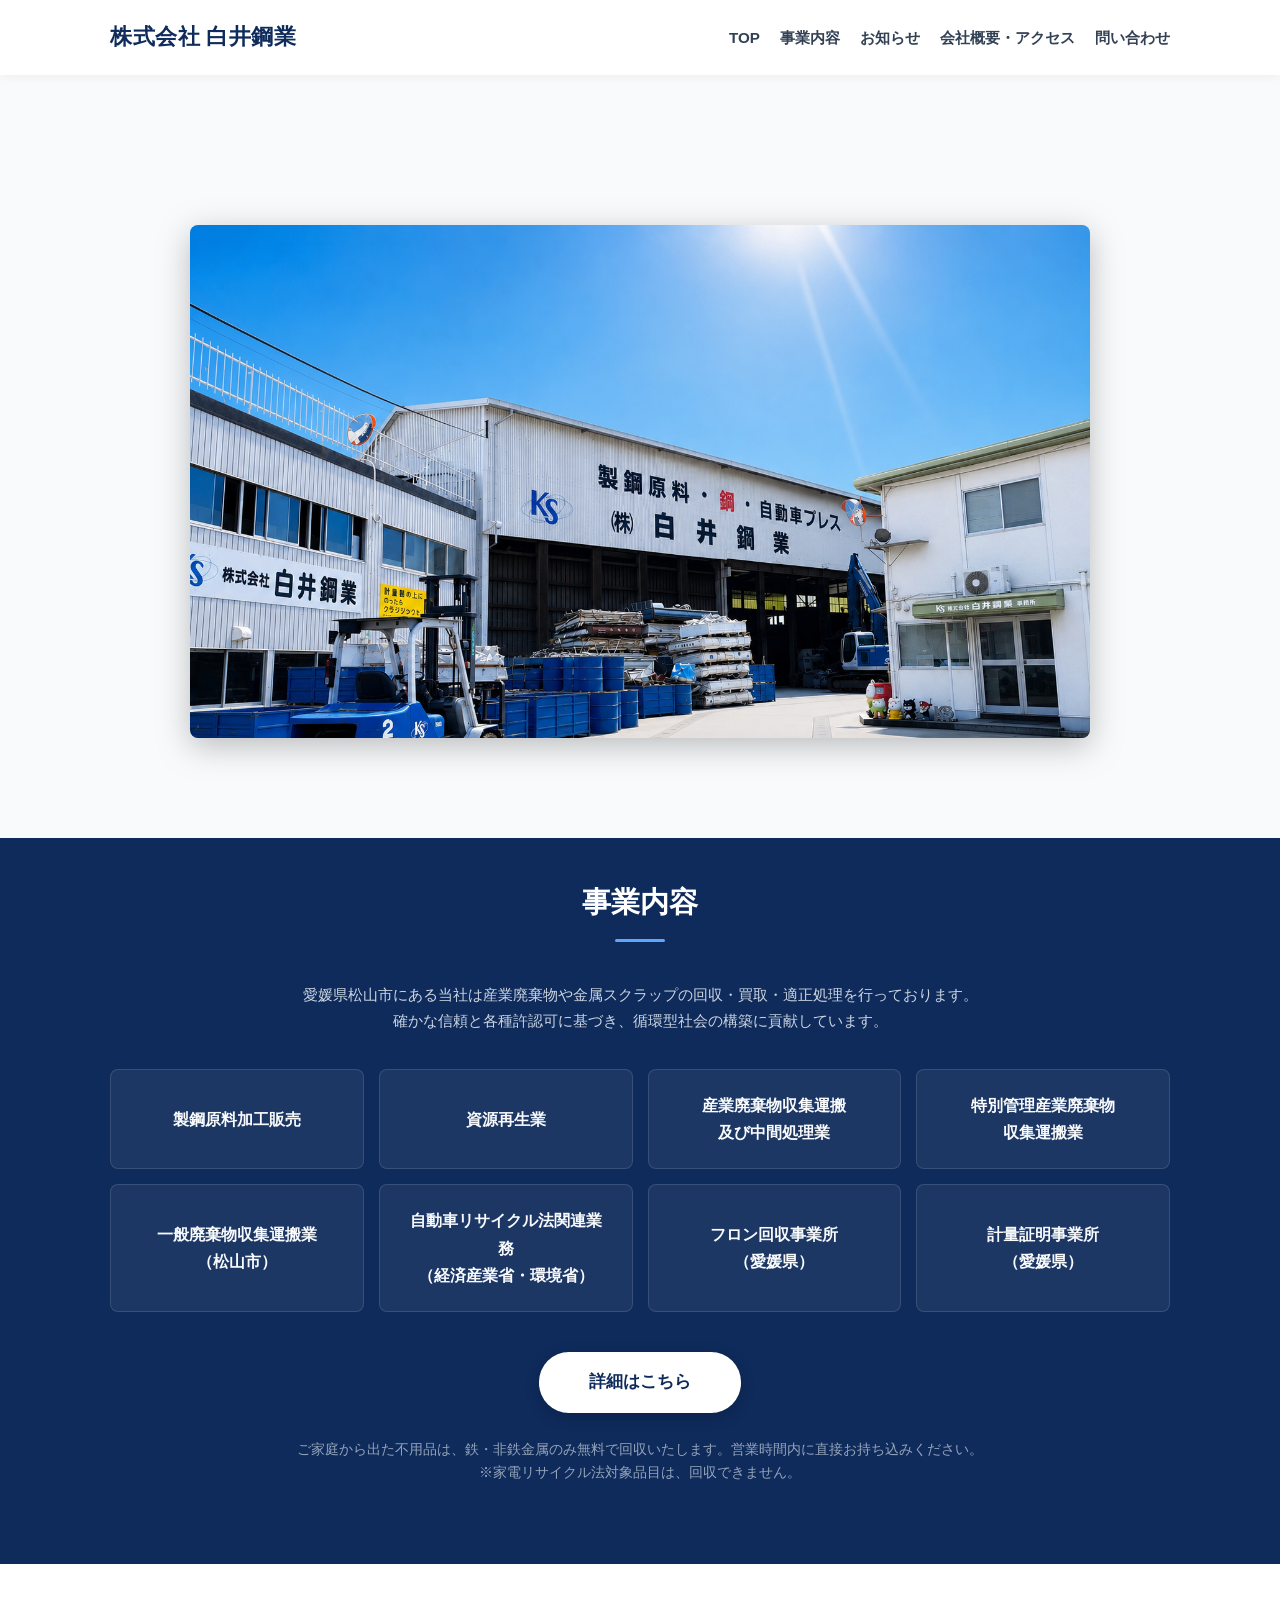
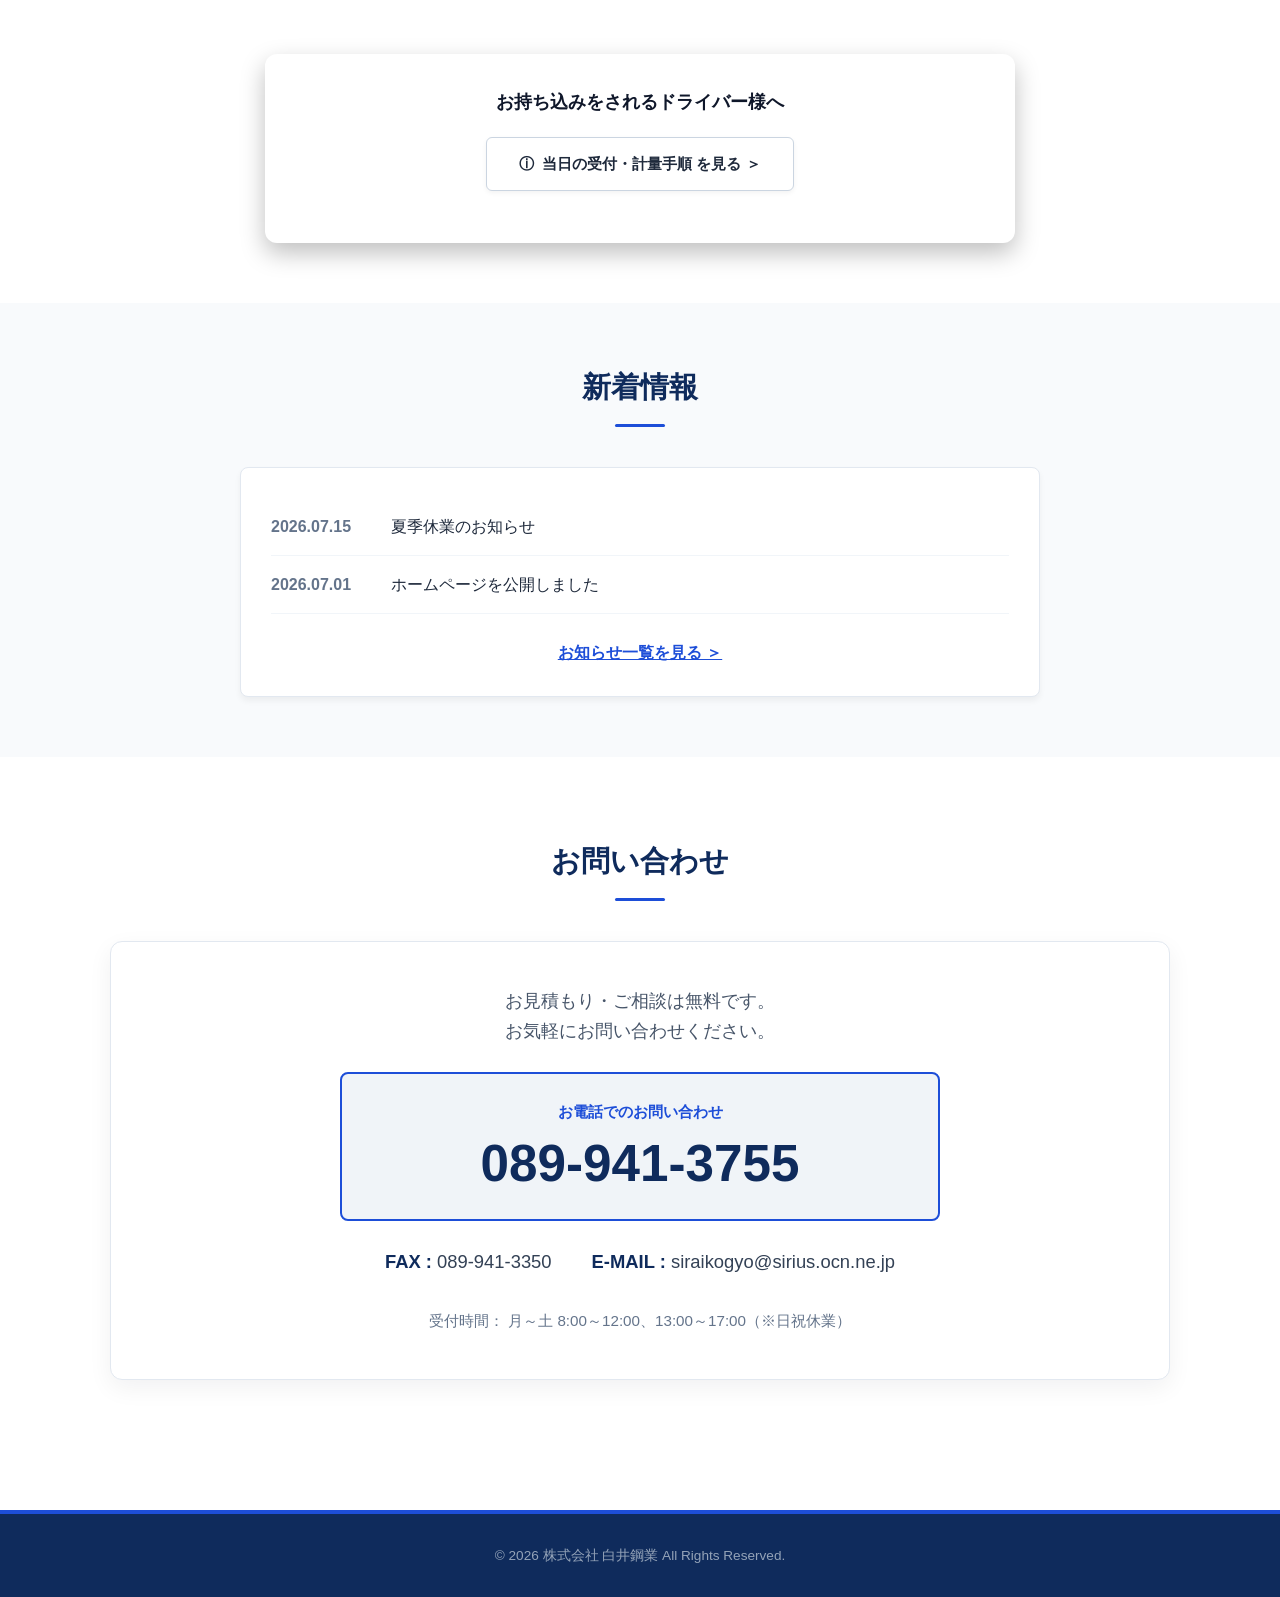
==== commit 879c115b: "Add files via upload" ====
--- a/index.html
+++ b/index.html
@@ -66,19 +66,31 @@
                 <a href="business.html" class="btn-business-detail">詳細はこちら</a>
             </div>
 
-            <p class="individual-note">ご家庭から出た不用品は、鉄・非鉄金属のみ無料で回収いたします。営業時間内に直接お持ち込みください。<br>※家電リサイクル法対象品目は、回収できません。</p>
+
+ <p class="individual-note">ご家庭から出た不用品は、鉄・非鉄金属のみ無料で回収いたします。営業時間内に直接お持ち込みください。<br>※家電リサイクル法対象品目は、回収できません。</p>
+
+               </section>
+
+<!-- ② お持ち込みのご案内（余白調整＆タイトル統一版） -->
+    <section id="visit-guide" style="padding: 60px 0;">
+    <div class="container">
+
+        <div style="background: #ffffff; border-radius: 12px; padding: 32px 20px; text-align: center; max-width: 750px; margin: 30px auto 0 auto; box-shadow: 0 10px 25px rgba(0,0,0,0.25);">
             
-<!-- 初めての方へ（追加部分） -->
-            <div style="text-align: center; margin-top: 40px;">
-                <div style="display: inline-block; padding: 18px 35px; border: 2px solid #ffffff; border-radius: 8px; background: rgba(255, 255, 255, 0.05);">
-                    <a href="visit.html" style="color: #ffffff; text-decoration: none; display: flex; align-items: center; justify-content: center; gap: 10px; font-weight: bold; font-size: 1rem;">
-                        <span style="font-size: 1.1rem;">ⓘ</span>
-                        初めてお持ち込みされる方　＜受付の流れ＞</a>
-                </div>
+            </p>
+            <h3 style="font-size: 1.15rem; color: #0f172a; margin-bottom: 20px; font-weight: bold; border: none; padding: 0;">
+                お持ち込みをされるドライバー様へ
+            </h3>
+            
+            <div style="margin-bottom: 20px;">
+<a href="visit.html" style="display: inline-flex; align-items: center; justify-content: center; gap: 8px; background: #ffffff; color: #1e293b; border: 1px solid #cbd5e1; font-weight: bold; padding: 13px 32px; border-radius: 6px; text-decoration: none; font-size: 0.95rem; box-shadow: 0 2px 5px rgba(0,0,0,0.05); transition: all 0.2s ease;">
+                        <span>ⓘ</span> 当日の受付・計量手順 を見る ＞
+                    </a>
             </div>
 
         </div>
-    </section>
+    </div>
+</section>
 
 
  <!-- 新着情報セクション -->
